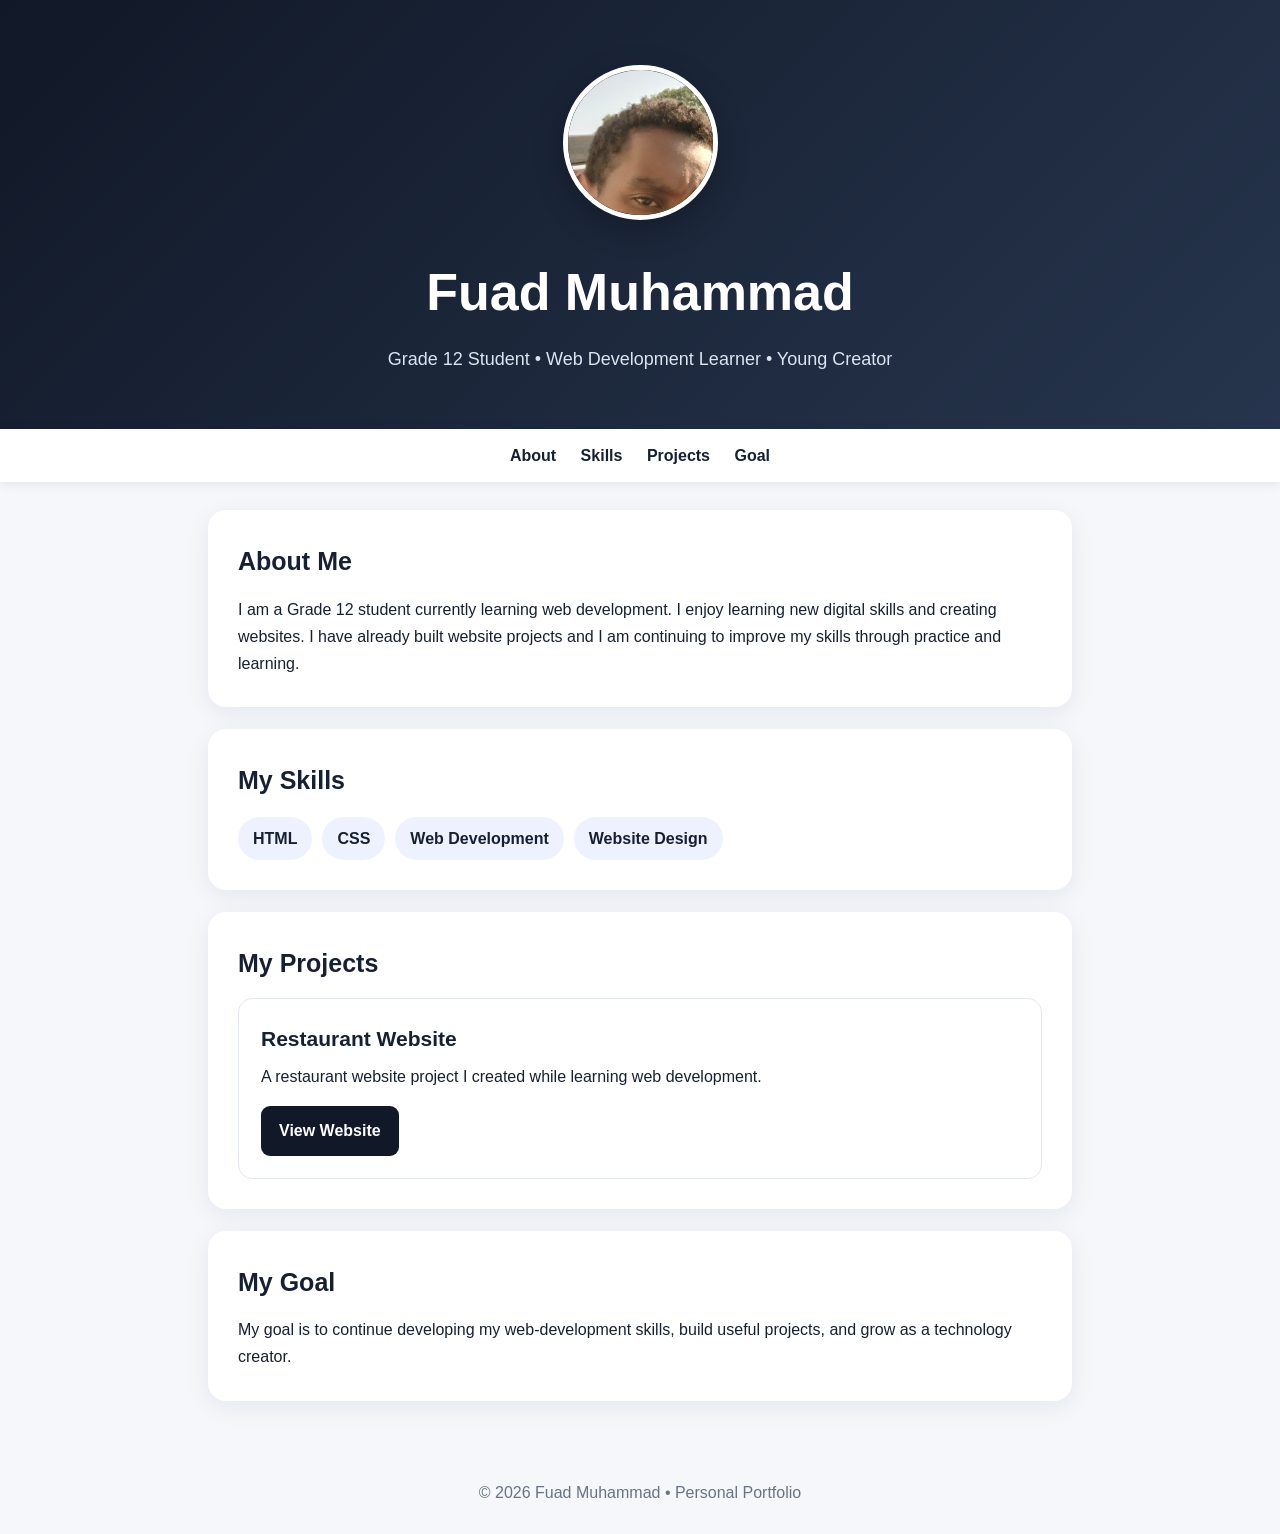
==== index.html @ dc25f76d "Add personal portfolio website" ====
<!DOCTYPE html>
<html lang="en">
<head>
<meta charset="UTF-8">
<meta name="viewport" content="width=device-width, initial-scale=1.0">
<meta name="description" content="Fuad Muhammad — Grade 12 student and web development learner.">
<title>Fuad Muhammad | Portfolio</title>
<style>
*{box-sizing:border-box;margin:0;padding:0}
html{scroll-behavior:smooth}
body{font-family:Arial,Helvetica,sans-serif;background:#f5f7fb;color:#172033;line-height:1.7}
header{background:linear-gradient(135deg,#111827,#26354d);color:white;text-align:center;padding:65px 20px 55px}
.profile{width:155px;height:155px;border-radius:50%;object-fit:cover;border:5px solid white;box-shadow:0 10px 30px rgba(0,0,0,.25);margin-bottom:20px}
h1{font-size:clamp(36px,8vw,52px);margin-bottom:7px}
header p{font-size:18px;color:#dbe4f0}
nav{position:sticky;top:0;z-index:10;background:white;text-align:center;padding:13px;box-shadow:0 2px 12px rgba(0,0,0,.08)}
nav a{color:#172033;text-decoration:none;font-weight:bold;margin:0 10px}
main{max-width:900px;margin:auto;padding:28px 18px}
section{background:white;margin-bottom:22px;padding:30px;border-radius:18px;box-shadow:0 6px 24px rgba(20,30,50,.07)}
h2{font-size:25px;margin-bottom:13px}
.skills{display:flex;flex-wrap:wrap;gap:10px;margin-top:15px}
.skill{background:#eef2ff;border-radius:999px;padding:8px 15px;font-weight:bold}
.project{border:1px solid #e4e8ef;border-radius:14px;padding:22px}
.project h3{font-size:21px;margin-bottom:7px}
.button{display:inline-block;margin-top:16px;padding:11px 18px;background:#111827;color:white;text-decoration:none;border-radius:9px;font-weight:bold}
footer{text-align:center;padding:28px 18px;color:#697386}
@media(max-width:600px){header{padding-top:45px}.profile{width:135px;height:135px}section{padding:23px}nav a{margin:0 6px;font-size:14px}}
</style>
</head>
<body>
<header>
<img src="profile.jpg" alt="Fuad Muhammad" class="profile">
<h1>Fuad Muhammad</h1>
<p>Grade 12 Student • Web Development Learner • Young Creator</p>
</header>

<nav>
<a href="#about">About</a>
<a href="#skills">Skills</a>
<a href="#projects">Projects</a>
<a href="#goal">Goal</a>
</nav>

<main>
<section id="about">
<h2>About Me</h2>
<p>I am a Grade 12 student currently learning web development. I enjoy learning new digital skills and creating websites. I have already built website projects and I am continuing to improve my skills through practice and learning.</p>
</section>

<section id="skills">
<h2>My Skills</h2>
<div class="skills">
<span class="skill">HTML</span>
<span class="skill">CSS</span>
<span class="skill">Web Development</span>
<span class="skill">Website Design</span>
</div>
</section>

<section id="projects">
<h2>My Projects</h2>
<div class="project">
<h3>Restaurant Website</h3>
<p>A restaurant website project I created while learning web development.</p>
<a class="button" href="https://mohammadfuad013-lang.github.io/restaurant-website/" target="_blank" rel="noopener">View Website</a>
</div>
</section>

<section id="goal">
<h2>My Goal</h2>
<p>My goal is to continue developing my web-development skills, build useful projects, and grow as a technology creator.</p>
</section>
</main>

<footer>© 2026 Fuad Muhammad • Personal Portfolio</footer>
</body>
</html>
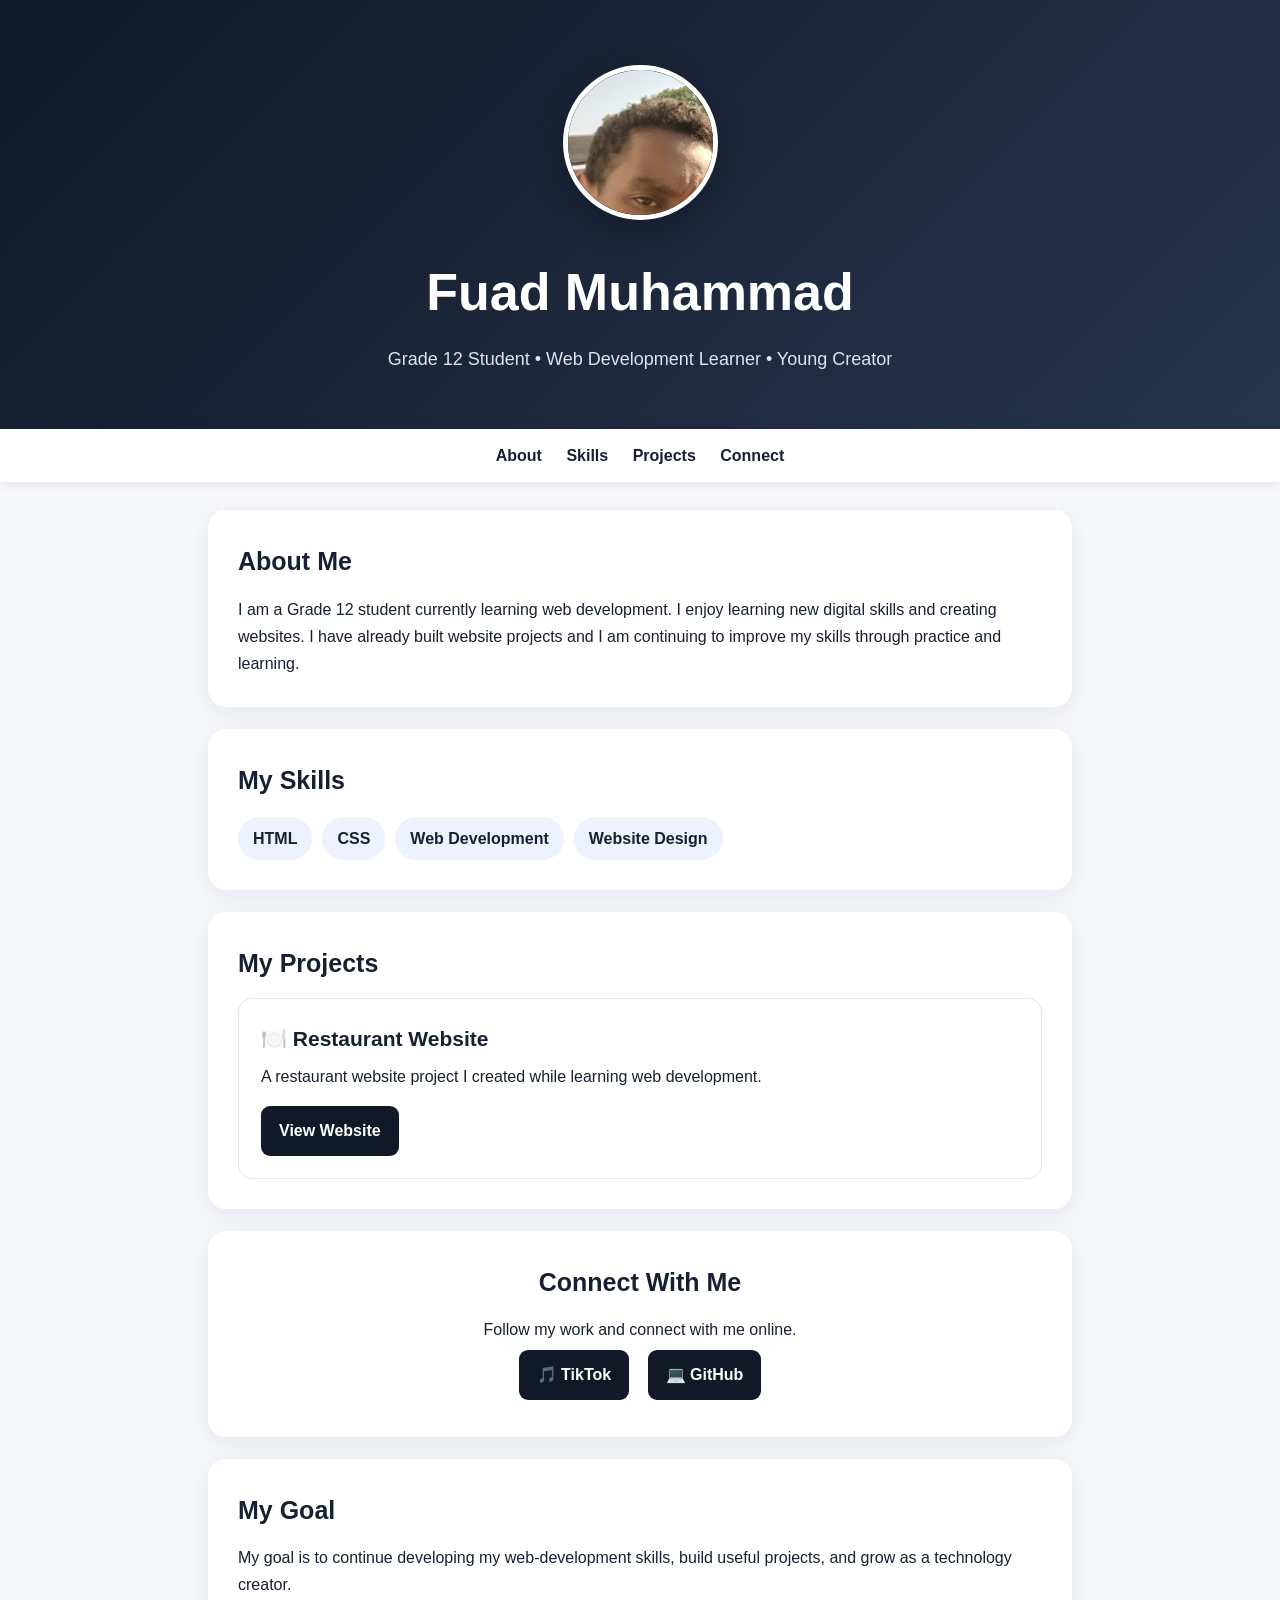
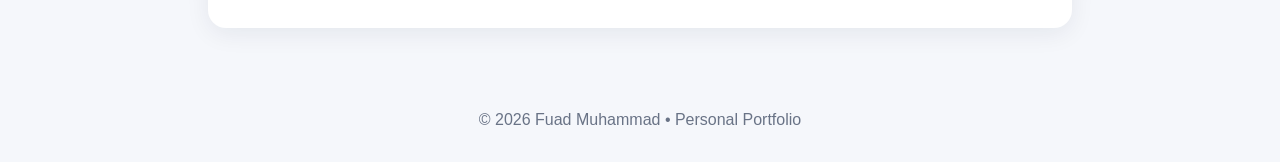
==== commit 16a40024: "Revise portfolio structure and enhance content Updated the portfolio to include a new title and desc" ====
--- a/index.html
+++ b/index.html
@@ -1,77 +1,313 @@
 <!DOCTYPE html>
 <html lang="en">
 <head>
-<meta charset="UTF-8">
-<meta name="viewport" content="width=device-width, initial-scale=1.0">
-<meta name="description" content="Fuad Muhammad — Grade 12 student and web development learner.">
-<title>Fuad Muhammad | Portfolio</title>
-<style>
-*{box-sizing:border-box;margin:0;padding:0}
-html{scroll-behavior:smooth}
-body{font-family:Arial,Helvetica,sans-serif;background:#f5f7fb;color:#172033;line-height:1.7}
-header{background:linear-gradient(135deg,#111827,#26354d);color:white;text-align:center;padding:65px 20px 55px}
-.profile{width:155px;height:155px;border-radius:50%;object-fit:cover;border:5px solid white;box-shadow:0 10px 30px rgba(0,0,0,.25);margin-bottom:20px}
-h1{font-size:clamp(36px,8vw,52px);margin-bottom:7px}
-header p{font-size:18px;color:#dbe4f0}
-nav{position:sticky;top:0;z-index:10;background:white;text-align:center;padding:13px;box-shadow:0 2px 12px rgba(0,0,0,.08)}
-nav a{color:#172033;text-decoration:none;font-weight:bold;margin:0 10px}
-main{max-width:900px;margin:auto;padding:28px 18px}
-section{background:white;margin-bottom:22px;padding:30px;border-radius:18px;box-shadow:0 6px 24px rgba(20,30,50,.07)}
-h2{font-size:25px;margin-bottom:13px}
-.skills{display:flex;flex-wrap:wrap;gap:10px;margin-top:15px}
-.skill{background:#eef2ff;border-radius:999px;padding:8px 15px;font-weight:bold}
-.project{border:1px solid #e4e8ef;border-radius:14px;padding:22px}
-.project h3{font-size:21px;margin-bottom:7px}
-.button{display:inline-block;margin-top:16px;padding:11px 18px;background:#111827;color:white;text-decoration:none;border-radius:9px;font-weight:bold}
-footer{text-align:center;padding:28px 18px;color:#697386}
-@media(max-width:600px){header{padding-top:45px}.profile{width:135px;height:135px}section{padding:23px}nav a{margin:0 6px;font-size:14px}}
-</style>
+  <meta charset="UTF-8">
+  <meta name="viewport" content="width=device-width, initial-scale=1.0">
+
+  <meta name="description"
+    content="Fuad Muhammad — Grade 12 student, web development learner and young creator.">
+
+  <title>Fuad Muhammad | Personal Website</title>
+
+  <style>
+    * {
+      box-sizing: border-box;
+      margin: 0;
+      padding: 0;
+    }
+
+    html {
+      scroll-behavior: smooth;
+    }
+
+    body {
+      font-family: Arial, Helvetica, sans-serif;
+      background: #f5f7fb;
+      color: #172033;
+      line-height: 1.7;
+    }
+
+    header {
+      background: linear-gradient(135deg, #111827, #26354d);
+      color: white;
+      text-align: center;
+      padding: 65px 20px 55px;
+    }
+
+    .profile {
+      width: 155px;
+      height: 155px;
+      border-radius: 50%;
+      object-fit: cover;
+      border: 5px solid white;
+      box-shadow: 0 10px 30px rgba(0,0,0,.25);
+      margin-bottom: 20px;
+    }
+
+    header h1 {
+      font-size: clamp(36px, 8vw, 52px);
+      margin-bottom: 7px;
+    }
+
+    header p {
+      font-size: 18px;
+      color: #dbe4f0;
+    }
+
+    nav {
+      position: sticky;
+      top: 0;
+      z-index: 10;
+      background: white;
+      text-align: center;
+      padding: 13px;
+      box-shadow: 0 2px 12px rgba(0,0,0,.08);
+    }
+
+    nav a {
+      color: #172033;
+      text-decoration: none;
+      font-weight: bold;
+      margin: 0 10px;
+    }
+
+    nav a:hover {
+      text-decoration: underline;
+    }
+
+    main {
+      max-width: 900px;
+      margin: auto;
+      padding: 28px 18px;
+    }
+
+    section {
+      background: white;
+      margin-bottom: 22px;
+      padding: 30px;
+      border-radius: 18px;
+      box-shadow: 0 6px 24px rgba(20,30,50,.07);
+    }
+
+    h2 {
+      font-size: 25px;
+      margin-bottom: 13px;
+    }
+
+    .skills {
+      display: flex;
+      flex-wrap: wrap;
+      gap: 10px;
+      margin-top: 15px;
+    }
+
+    .skill {
+      background: #eef2ff;
+      border-radius: 999px;
+      padding: 8px 15px;
+      font-weight: bold;
+    }
+
+    .project {
+      border: 1px solid #e4e8ef;
+      border-radius: 14px;
+      padding: 22px;
+    }
+
+    .project h3 {
+      font-size: 21px;
+      margin-bottom: 7px;
+    }
+
+    .button {
+      display: inline-block;
+      margin-top: 16px;
+      margin-right: 8px;
+      padding: 11px 18px;
+      background: #111827;
+      color: white;
+      text-decoration: none;
+      border-radius: 9px;
+      font-weight: bold;
+    }
+
+    .button:hover {
+      background: #334155;
+    }
+
+    .social {
+      text-align: center;
+    }
+
+    .social .button {
+      margin: 7px;
+    }
+
+    footer {
+      text-align: center;
+      padding: 28px 18px;
+      color: #697386;
+    }
+
+    @media (max-width: 600px) {
+      header {
+        padding-top: 45px;
+      }
+
+      .profile {
+        width: 135px;
+        height: 135px;
+      }
+
+      section {
+        padding: 23px;
+      }
+
+      nav a {
+        margin: 0 6px;
+        font-size: 14px;
+      }
+    }
+  </style>
 </head>
+
 <body>
-<header>
-<img src="profile.jpg" alt="Fuad Muhammad" class="profile">
-<h1>Fuad Muhammad</h1>
-<p>Grade 12 Student • Web Development Learner • Young Creator</p>
-</header>
-
-<nav>
-<a href="#about">About</a>
-<a href="#skills">Skills</a>
-<a href="#projects">Projects</a>
-<a href="#goal">Goal</a>
-</nav>
-
-<main>
-<section id="about">
-<h2>About Me</h2>
-<p>I am a Grade 12 student currently learning web development. I enjoy learning new digital skills and creating websites. I have already built website projects and I am continuing to improve my skills through practice and learning.</p>
-</section>
-
-<section id="skills">
-<h2>My Skills</h2>
-<div class="skills">
-<span class="skill">HTML</span>
-<span class="skill">CSS</span>
-<span class="skill">Web Development</span>
-<span class="skill">Website Design</span>
-</div>
-</section>
-
-<section id="projects">
-<h2>My Projects</h2>
-<div class="project">
-<h3>Restaurant Website</h3>
-<p>A restaurant website project I created while learning web development.</p>
-<a class="button" href="https://mohammadfuad013-lang.github.io/restaurant-website/" target="_blank" rel="noopener">View Website</a>
-</div>
-</section>
-
-<section id="goal">
-<h2>My Goal</h2>
-<p>My goal is to continue developing my web-development skills, build useful projects, and grow as a technology creator.</p>
-</section>
-</main>
-
-<footer>© 2026 Fuad Muhammad • Personal Portfolio</footer>
+
+  <header>
+
+    <!-- Keep profile.jpg in the same folder as index.html -->
+    <img src="profile.jpg" alt="Fuad Muhammad" class="profile">
+
+    <h1>Fuad Muhammad</h1>
+
+    <p>
+      Grade 12 Student • Web Development Learner • Young Creator
+    </p>
+
+  </header>
+
+
+  <nav>
+    <a href="#about">About</a>
+    <a href="#skills">Skills</a>
+    <a href="#projects">Projects</a>
+    <a href="#connect">Connect</a>
+  </nav>
+
+
+  <main>
+
+    <!-- ABOUT -->
+    <section id="about">
+
+      <h2>About Me</h2>
+
+      <p>
+        I am a Grade 12 student currently learning web development.
+        I enjoy learning new digital skills and creating websites.
+        I have already built website projects and I am continuing
+        to improve my skills through practice and learning.
+      </p>
+
+    </section>
+
+
+    <!-- SKILLS -->
+    <section id="skills">
+
+      <h2>My Skills</h2>
+
+      <div class="skills">
+
+        <span class="skill">HTML</span>
+        <span class="skill">CSS</span>
+        <span class="skill">Web Development</span>
+        <span class="skill">Website Design</span>
+
+      </div>
+
+    </section>
+
+
+    <!-- PROJECTS -->
+    <section id="projects">
+
+      <h2>My Projects</h2>
+
+      <div class="project">
+
+        <h3>🍽️ Restaurant Website</h3>
+
+        <p>
+          A restaurant website project I created while learning
+          web development.
+        </p>
+
+        <a
+          class="button"
+          href="https://mohammadfuad013-lang.github.io/restaurant-website/"
+          target="_blank"
+          rel="noopener">
+          View Website
+        </a>
+
+      </div>
+
+    </section>
+
+
+    <!-- SOCIAL -->
+    <section id="connect" class="social">
+
+      <h2>Connect With Me</h2>
+
+      <p>
+        Follow my work and connect with me online.
+      </p>
+
+
+      <!-- TikTok -->
+      <a
+        class="button"
+        href="https://www.tiktok.com/@fuadmuhammad50"
+        target="_blank"
+        rel="noopener">
+        🎵 TikTok
+      </a>
+
+
+      <!-- GitHub -->
+      <a
+        class="button"
+        href="https://github.com/mohammadfuad01"
+        target="_blank"
+        rel="noopener">
+        💻 GitHub
+      </a>
+
+    </section>
+
+
+    <!-- GOAL -->
+    <section>
+
+      <h2>My Goal</h2>
+
+      <p>
+        My goal is to continue developing my web-development skills,
+        build useful projects, and grow as a technology creator.
+      </p>
+
+    </section>
+
+  </main>
+
+
+  <footer>
+
+    © 2026 Fuad Muhammad • Personal Portfolio
+
+  </footer>
+
 </body>
 </html>
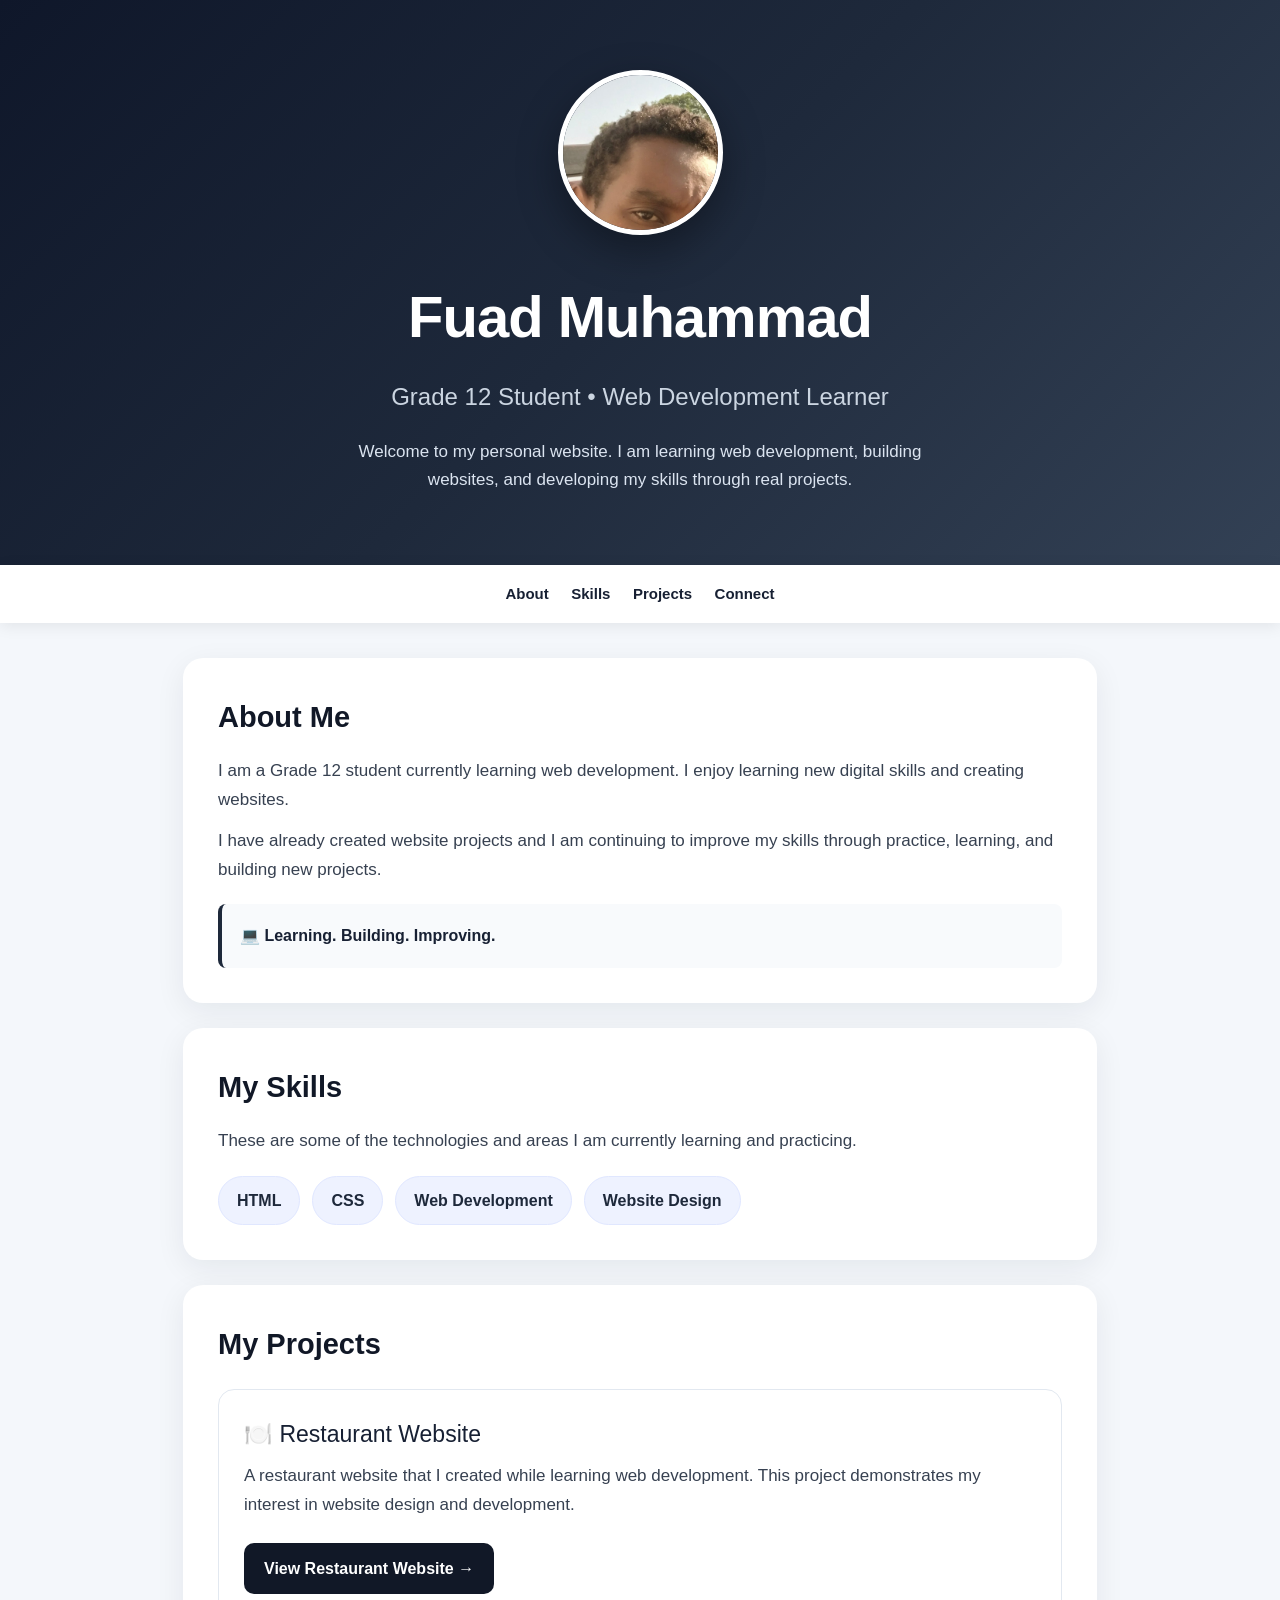
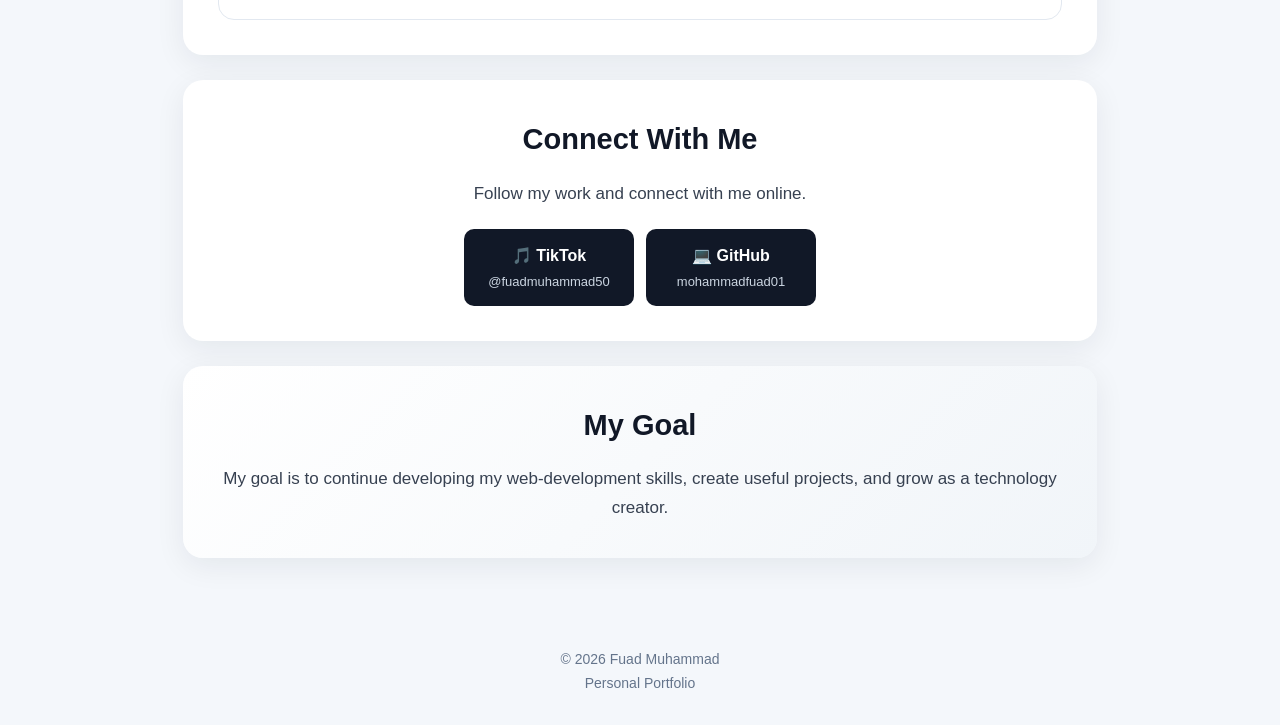
==== commit 4a52df96: "Refactor index.html for improved SEO and layout Updated meta tags for viewport, author, and descript" ====
--- a/index.html
+++ b/index.html
@@ -2,18 +2,31 @@
 <html lang="en">
 <head>
   <meta charset="UTF-8">
-  <meta name="viewport" content="width=device-width, initial-scale=1.0">
+
+  <meta name="viewport"
+        content="width=device-width, initial-scale=1.0">
 
   <meta name="description"
-    content="Fuad Muhammad — Grade 12 student, web development learner and young creator.">
-
-  <title>Fuad Muhammad | Personal Website</title>
+        content="Fuad Muhammad — Grade 12 student and web development learner. Explore my projects, skills and online profiles.">
+
+  <meta name="author"
+        content="Fuad Muhammad">
+
+  <meta name="robots"
+        content="index, follow">
+
+  <title>Fuad Muhammad | Personal Portfolio</title>
 
   <style>
+
+    /* =========================
+       RESET
+    ========================= */
+
     * {
-      box-sizing: border-box;
       margin: 0;
       padding: 0;
+      box-sizing: border-box;
     }
 
     html {
@@ -21,207 +34,561 @@
     }
 
     body {
-      font-family: Arial, Helvetica, sans-serif;
-      background: #f5f7fb;
+      font-family:
+        Arial,
+        Helvetica,
+        sans-serif;
+
+      background: #f4f7fb;
       color: #172033;
+
       line-height: 1.7;
     }
 
-    header {
-      background: linear-gradient(135deg, #111827, #26354d);
+    a {
+      text-decoration: none;
+    }
+
+
+    /* =========================
+       HERO
+    ========================= */
+
+    .hero {
+      min-height: 500px;
+
+      display: flex;
+      align-items: center;
+      justify-content: center;
+
+      text-align: center;
+
+      padding: 70px 20px;
+
       color: white;
-      text-align: center;
-      padding: 65px 20px 55px;
-    }
-
-    .profile {
-      width: 155px;
-      height: 155px;
+
+      background:
+        linear-gradient(
+          135deg,
+          #0f172a,
+          #1e293b,
+          #334155
+        );
+    }
+
+    .hero-content {
+      max-width: 700px;
+    }
+
+    .profile-photo {
+      width: 165px;
+      height: 165px;
+
+      object-fit: cover;
+
       border-radius: 50%;
-      object-fit: cover;
+
       border: 5px solid white;
-      box-shadow: 0 10px 30px rgba(0,0,0,.25);
+
+      box-shadow:
+        0 15px 40px rgba(0,0,0,0.35);
+
+      margin-bottom: 25px;
+    }
+
+    .hero h1 {
+      font-size: clamp(38px, 9vw, 58px);
+
+      margin-bottom: 10px;
+
+      letter-spacing: -1px;
+    }
+
+    .hero h2 {
+      font-size: clamp(18px, 4vw, 24px);
+
+      font-weight: normal;
+
+      color: #cbd5e1;
+
       margin-bottom: 20px;
     }
 
-    header h1 {
-      font-size: clamp(36px, 8vw, 52px);
-      margin-bottom: 7px;
-    }
-
-    header p {
-      font-size: 18px;
+    .hero-description {
+      max-width: 600px;
+
+      margin: auto;
+
       color: #dbe4f0;
-    }
+
+      font-size: 17px;
+    }
+
+
+    /* =========================
+       NAVIGATION
+    ========================= */
 
     nav {
       position: sticky;
+
       top: 0;
-      z-index: 10;
-      background: white;
+
+      z-index: 100;
+
+      background: rgba(255,255,255,0.96);
+
+      backdrop-filter: blur(10px);
+
+      box-shadow:
+        0 3px 15px rgba(0,0,0,0.08);
+
       text-align: center;
-      padding: 13px;
-      box-shadow: 0 2px 12px rgba(0,0,0,.08);
+
+      padding: 15px 10px;
     }
 
     nav a {
       color: #172033;
-      text-decoration: none;
+
       font-weight: bold;
-      margin: 0 10px;
+
+      margin: 0 9px;
+
+      font-size: 15px;
+
+      transition: 0.2s;
     }
 
     nav a:hover {
-      text-decoration: underline;
-    }
+      color: #475569;
+    }
+
+
+    /* =========================
+       MAIN
+    ========================= */
 
     main {
-      max-width: 900px;
+      width: 100%;
+
+      max-width: 950px;
+
       margin: auto;
-      padding: 28px 18px;
-    }
+
+      padding: 35px 18px;
+    }
+
+
+    /* =========================
+       SECTIONS
+    ========================= */
 
     section {
       background: white;
-      margin-bottom: 22px;
-      padding: 30px;
-      border-radius: 18px;
-      box-shadow: 0 6px 24px rgba(20,30,50,.07);
-    }
-
-    h2 {
-      font-size: 25px;
-      margin-bottom: 13px;
-    }
+
+      padding: 35px;
+
+      margin-bottom: 25px;
+
+      border-radius: 20px;
+
+      box-shadow:
+        0 8px 30px rgba(15,23,42,0.07);
+    }
+
+    section h2 {
+      font-size: 29px;
+
+      margin-bottom: 15px;
+
+      color: #111827;
+    }
+
+    section p {
+      font-size: 17px;
+
+      color: #374151;
+    }
+
+
+    /* =========================
+       ABOUT
+    ========================= */
+
+    .about-highlight {
+      margin-top: 20px;
+
+      padding: 18px;
+
+      border-left: 4px solid #1e293b;
+
+      background: #f8fafc;
+
+      border-radius: 8px;
+
+      font-weight: bold;
+    }
+
+
+    /* =========================
+       SKILLS
+    ========================= */
 
     .skills {
       display: flex;
+
       flex-wrap: wrap;
-      gap: 10px;
-      margin-top: 15px;
+
+      gap: 12px;
+
+      margin-top: 20px;
     }
 
     .skill {
+      padding: 10px 18px;
+
+      border-radius: 50px;
+
       background: #eef2ff;
-      border-radius: 999px;
-      padding: 8px 15px;
+
+      color: #1e293b;
+
       font-weight: bold;
-    }
-
-    .project {
-      border: 1px solid #e4e8ef;
-      border-radius: 14px;
-      padding: 22px;
-    }
-
-    .project h3 {
-      font-size: 21px;
-      margin-bottom: 7px;
-    }
+
+      border: 1px solid #e0e7ff;
+    }
+
+
+    /* =========================
+       PROJECT
+    ========================= */
+
+    .project-card {
+      border: 1px solid #e2e8f0;
+
+      border-radius: 16px;
+
+      padding: 25px;
+
+      margin-top: 20px;
+
+      transition: 0.25s;
+
+      background: #ffffff;
+    }
+
+    .project-card:hover {
+      transform: translateY(-3px);
+
+      box-shadow:
+        0 10px 25px rgba(15,23,42,0.08);
+    }
+
+    .project-title {
+      font-size: 23px;
+
+      margin-bottom: 8px;
+    }
+
+    .project-description {
+      margin-bottom: 15px;
+    }
+
+
+    /* =========================
+       BUTTONS
+    ========================= */
 
     .button {
       display: inline-block;
-      margin-top: 16px;
-      margin-right: 8px;
-      padding: 11px 18px;
+
+      padding: 12px 20px;
+
+      border-radius: 10px;
+
       background: #111827;
+
       color: white;
-      text-decoration: none;
-      border-radius: 9px;
+
       font-weight: bold;
+
+      transition: 0.25s;
+
+      margin-top: 8px;
     }
 
     .button:hover {
       background: #334155;
-    }
+
+      transform: translateY(-2px);
+    }
+
+
+    /* =========================
+       SOCIAL
+    ========================= */
 
     .social {
       text-align: center;
     }
 
-    .social .button {
-      margin: 7px;
-    }
+    .social-intro {
+      margin-bottom: 20px;
+    }
+
+    .social-buttons {
+      display: flex;
+
+      justify-content: center;
+
+      flex-wrap: wrap;
+
+      gap: 12px;
+    }
+
+    .social-button {
+      display: inline-block;
+
+      min-width: 170px;
+
+      padding: 13px 20px;
+
+      border-radius: 10px;
+
+      background: #111827;
+
+      color: white;
+
+      font-weight: bold;
+
+      transition: 0.25s;
+    }
+
+    .social-button:hover {
+      background: #334155;
+
+      transform: translateY(-2px);
+    }
+
+    .username {
+      display: block;
+
+      font-size: 13px;
+
+      font-weight: normal;
+
+      color: #cbd5e1;
+
+      margin-top: 2px;
+    }
+
+
+    /* =========================
+       GOAL
+    ========================= */
+
+    .goal {
+      text-align: center;
+
+      background:
+        linear-gradient(
+          135deg,
+          #ffffff,
+          #f1f5f9
+        );
+    }
+
+
+    /* =========================
+       FOOTER
+    ========================= */
 
     footer {
       text-align: center;
-      padding: 28px 18px;
-      color: #697386;
-    }
+
+      padding: 30px 20px;
+
+      color: #64748b;
+
+      font-size: 14px;
+    }
+
+
+    /* =========================
+       MOBILE
+    ========================= */
 
     @media (max-width: 600px) {
-      header {
-        padding-top: 45px;
-      }
-
-      .profile {
-        width: 135px;
-        height: 135px;
+
+      .hero {
+        min-height: 470px;
+
+        padding: 50px 18px;
+      }
+
+      .profile-photo {
+        width: 140px;
+        height: 140px;
+      }
+
+      nav {
+        padding: 13px 5px;
+      }
+
+      nav a {
+        margin: 0 5px;
+
+        font-size: 13px;
+      }
+
+      main {
+        padding: 22px 15px;
       }
 
       section {
-        padding: 23px;
-      }
-
-      nav a {
-        margin: 0 6px;
-        font-size: 14px;
-      }
-    }
+        padding: 25px 22px;
+
+        border-radius: 18px;
+      }
+
+      section h2 {
+        font-size: 26px;
+      }
+
+      section p {
+        font-size: 16px;
+      }
+
+      .social-buttons {
+        flex-direction: column;
+
+        align-items: stretch;
+      }
+
+      .social-button {
+        width: 100%;
+      }
+
+      .button {
+        width: 100%;
+
+        text-align: center;
+      }
+
+    }
+
   </style>
 </head>
 
+
 <body>
 
-  <header>
-
-    <!-- Keep profile.jpg in the same folder as index.html -->
-    <img src="profile.jpg" alt="Fuad Muhammad" class="profile">
-
-    <h1>Fuad Muhammad</h1>
-
-    <p>
-      Grade 12 Student • Web Development Learner • Young Creator
-    </p>
+
+  <!-- =========================
+       HERO
+  ========================= -->
+
+  <header class="hero">
+
+    <div class="hero-content">
+
+      <!-- IMPORTANT:
+           profile.jpg must be beside index.html -->
+
+      <img
+        src="profile.jpg"
+        alt="Fuad Muhammad"
+        class="profile-photo"
+      >
+
+      <h1>Fuad Muhammad</h1>
+
+      <h2>
+        Grade 12 Student • Web Development Learner
+      </h2>
+
+      <p class="hero-description">
+        Welcome to my personal website. I am learning
+        web development, building websites, and developing
+        my skills through real projects.
+      </p>
+
+    </div>
 
   </header>
 
 
+  <!-- =========================
+       NAVIGATION
+  ========================= -->
+
   <nav>
+
     <a href="#about">About</a>
+
     <a href="#skills">Skills</a>
+
     <a href="#projects">Projects</a>
+
     <a href="#connect">Connect</a>
+
   </nav>
 
 
   <main>
 
-    <!-- ABOUT -->
+
+    <!-- =========================
+         ABOUT
+    ========================= -->
+
     <section id="about">
 
       <h2>About Me</h2>
 
       <p>
-        I am a Grade 12 student currently learning web development.
-        I enjoy learning new digital skills and creating websites.
-        I have already built website projects and I am continuing
-        to improve my skills through practice and learning.
+        I am a Grade 12 student currently learning
+        web development. I enjoy learning new digital
+        skills and creating websites.
       </p>
 
+      <p style="margin-top: 12px;">
+        I have already created website projects and
+        I am continuing to improve my skills through
+        practice, learning, and building new projects.
+      </p>
+
+      <div class="about-highlight">
+
+        💻 Learning. Building. Improving.
+
+      </div>
+
     </section>
 
 
-    <!-- SKILLS -->
+    <!-- =========================
+         SKILLS
+    ========================= -->
+
     <section id="skills">
 
       <h2>My Skills</h2>
 
+      <p>
+        These are some of the technologies and areas
+        I am currently learning and practicing.
+      </p>
+
       <div class="skills">
 
         <span class="skill">HTML</span>
+
         <span class="skill">CSS</span>
+
         <span class="skill">Web Development</span>
+
         <span class="skill">Website Design</span>
 
       </div>
@@ -229,26 +596,35 @@
     </section>
 
 
-    <!-- PROJECTS -->
+    <!-- =========================
+         PROJECTS
+    ========================= -->
+
     <section id="projects">
 
       <h2>My Projects</h2>
 
-      <div class="project">
-
-        <h3>🍽️ Restaurant Website</h3>
-
-        <p>
-          A restaurant website project I created while learning
-          web development.
+      <div class="project-card">
+
+        <div class="project-title">
+          🍽️ Restaurant Website
+        </div>
+
+        <p class="project-description">
+          A restaurant website that I created while
+          learning web development. This project
+          demonstrates my interest in website design
+          and development.
         </p>
 
         <a
           class="button"
           href="https://mohammadfuad013-lang.github.io/restaurant-website/"
           target="_blank"
-          rel="noopener">
-          View Website
+          rel="noopener noreferrer">
+
+          View Restaurant Website →
+
         </a>
 
       </div>
@@ -256,58 +632,94 @@
     </section>
 
 
-    <!-- SOCIAL -->
+    <!-- =========================
+         CONNECT
+    ========================= -->
+
     <section id="connect" class="social">
 
       <h2>Connect With Me</h2>
 
-      <p>
+      <p class="social-intro">
         Follow my work and connect with me online.
       </p>
 
 
-      <!-- TikTok -->
-      <a
-        class="button"
-        href="https://www.tiktok.com/@fuadmuhammad50"
-        target="_blank"
-        rel="noopener">
-        🎵 TikTok
-      </a>
-
-
-      <!-- GitHub -->
-      <a
-        class="button"
-        href="https://github.com/mohammadfuad01"
-        target="_blank"
-        rel="noopener">
-        💻 GitHub
-      </a>
+      <div class="social-buttons">
+
+
+        <!-- TIKTOK -->
+
+        <a
+          class="social-button"
+          href="https://www.tiktok.com/@fuadmuhammad50"
+          target="_blank"
+          rel="noopener noreferrer">
+
+          🎵 TikTok
+
+          <span class="username">
+            @fuadmuhammad50
+          </span>
+
+        </a>
+
+
+        <!-- GITHUB -->
+
+        <a
+          class="social-button"
+          href="https://github.com/mohammadfuad01"
+          target="_blank"
+          rel="noopener noreferrer">
+
+          💻 GitHub
+
+          <span class="username">
+            mohammadfuad01
+          </span>
+
+        </a>
+
+      </div>
 
     </section>
 
 
-    <!-- GOAL -->
-    <section>
+    <!-- =========================
+         GOAL
+    ========================= -->
+
+    <section class="goal">
 
       <h2>My Goal</h2>
 
       <p>
-        My goal is to continue developing my web-development skills,
-        build useful projects, and grow as a technology creator.
+        My goal is to continue developing my
+        web-development skills, create useful
+        projects, and grow as a technology creator.
       </p>
 
     </section>
 
+
   </main>
 
 
+  <!-- =========================
+       FOOTER
+  ========================= -->
+
   <footer>
 
-    © 2026 Fuad Muhammad • Personal Portfolio
+    © 2026 Fuad Muhammad
+
+    <br>
+
+    Personal Portfolio
 
   </footer>
+
 
 </body>
 </html>
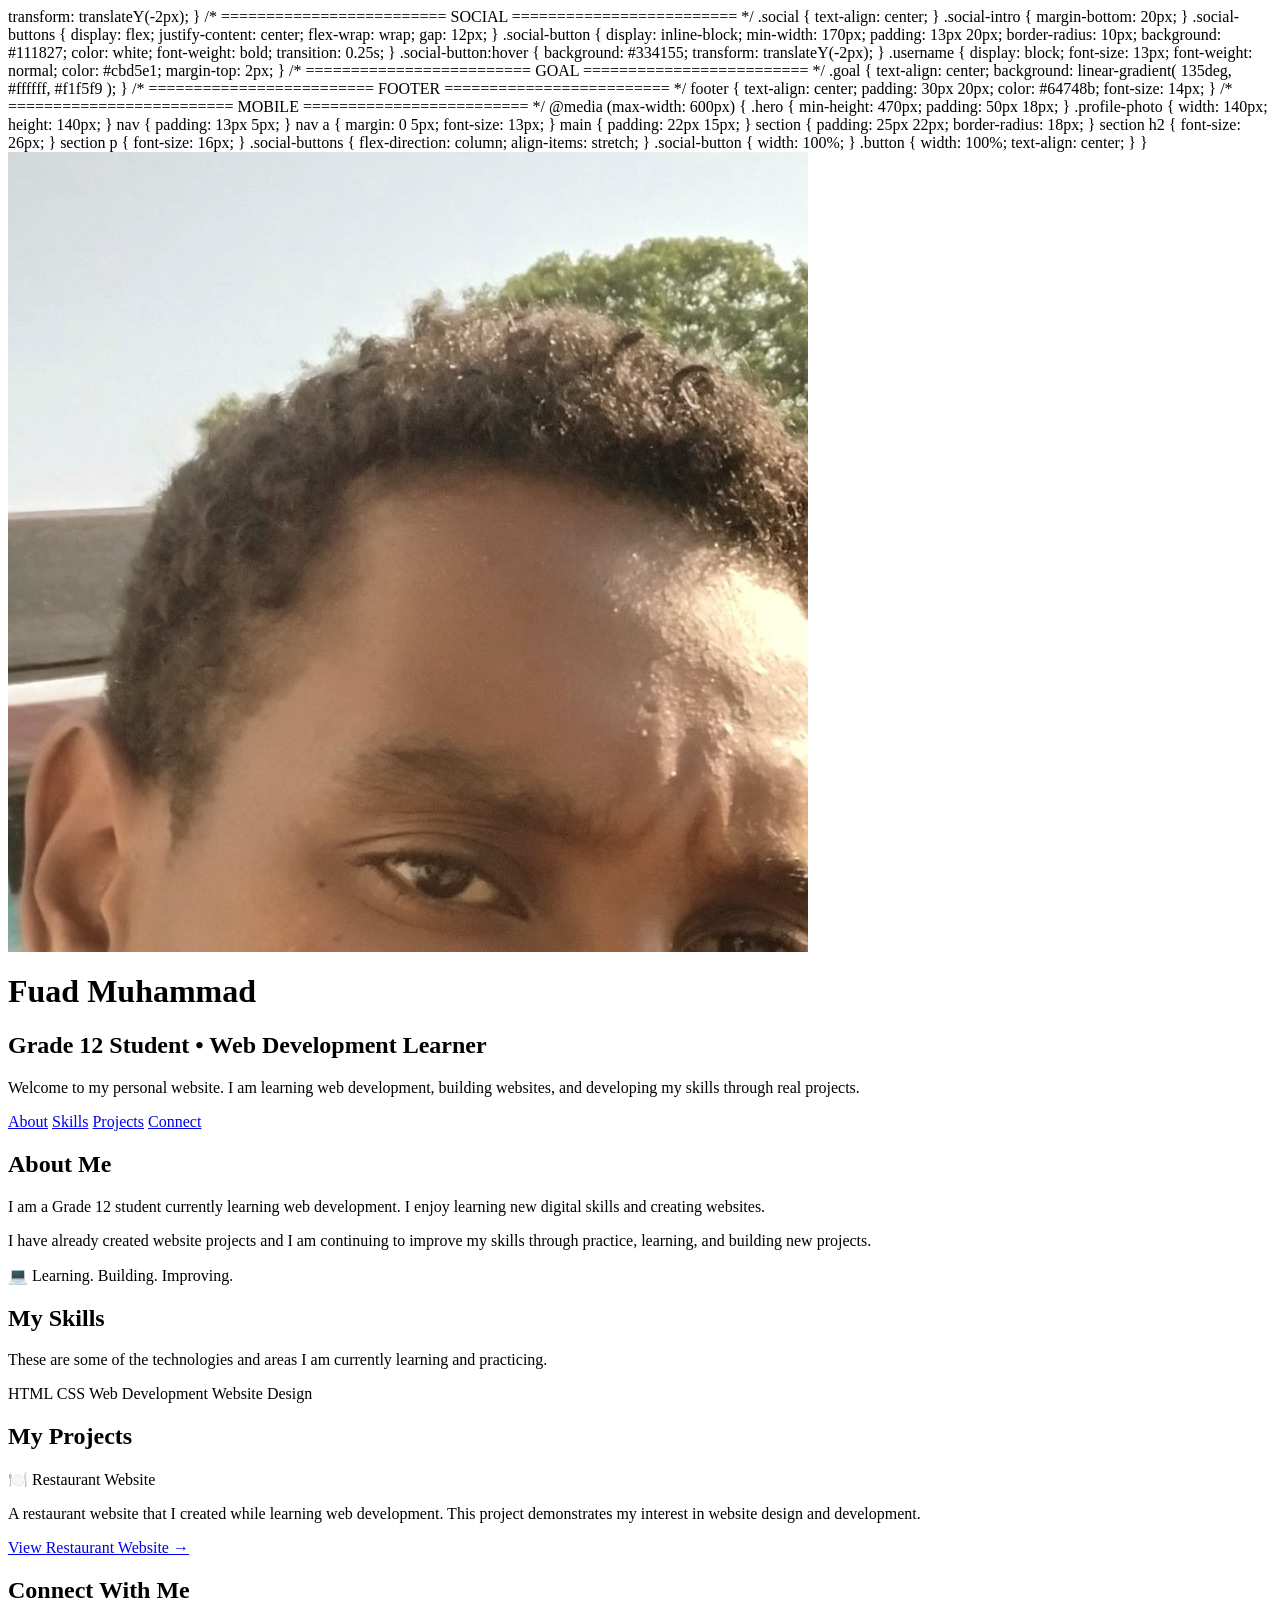
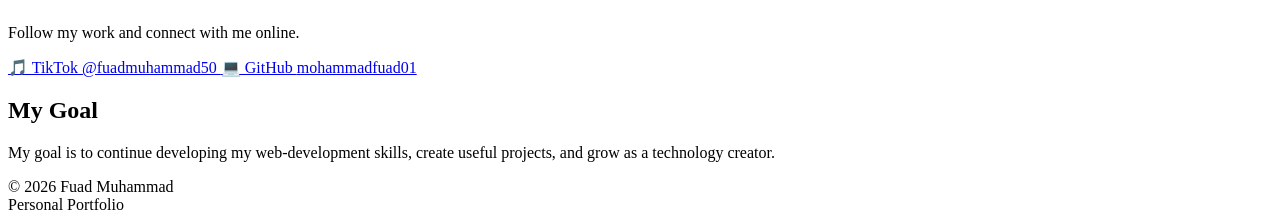
==== commit 5dc75343: "Update portfolio homepage Fixed button hover effect to include transform property." ====
--- a/index.html
+++ b/index.html
@@ -1,326 +1,7 @@
-<!DOCTYPE html>
-<html lang="en">
-<head>
-  <meta charset="UTF-8">
-
-  <meta name="viewport"
-        content="width=device-width, initial-scale=1.0">
-
-  <meta name="description"
-        content="Fuad Muhammad — Grade 12 student and web development learner. Explore my projects, skills and online profiles.">
-
-  <meta name="author"
-        content="Fuad Muhammad">
-
-  <meta name="robots"
-        content="index, follow">
-
-  <title>Fuad Muhammad | Personal Portfolio</title>
-
-  <style>
-
-    /* =========================
-       RESET
-    ========================= */
-
-    * {
-      margin: 0;
-      padding: 0;
-      box-sizing: border-box;
-    }
-
-    html {
-      scroll-behavior: smooth;
-    }
-
-    body {
-      font-family:
-        Arial,
-        Helvetica,
-        sans-serif;
-
-      background: #f4f7fb;
-      color: #172033;
-
-      line-height: 1.7;
-    }
-
-    a {
-      text-decoration: none;
-    }
-
-
-    /* =========================
-       HERO
-    ========================= */
-
-    .hero {
-      min-height: 500px;
-
-      display: flex;
-      align-items: center;
-      justify-content: center;
-
-      text-align: center;
-
-      padding: 70px 20px;
-
-      color: white;
-
-      background:
-        linear-gradient(
-          135deg,
-          #0f172a,
-          #1e293b,
-          #334155
-        );
-    }
-
-    .hero-content {
-      max-width: 700px;
-    }
-
-    .profile-photo {
-      width: 165px;
-      height: 165px;
-
-      object-fit: cover;
-
-      border-radius: 50%;
-
-      border: 5px solid white;
-
-      box-shadow:
-        0 15px 40px rgba(0,0,0,0.35);
-
-      margin-bottom: 25px;
-    }
-
-    .hero h1 {
-      font-size: clamp(38px, 9vw, 58px);
-
-      margin-bottom: 10px;
-
-      letter-spacing: -1px;
-    }
-
-    .hero h2 {
-      font-size: clamp(18px, 4vw, 24px);
-
-      font-weight: normal;
-
-      color: #cbd5e1;
-
-      margin-bottom: 20px;
-    }
-
-    .hero-description {
-      max-width: 600px;
-
-      margin: auto;
-
-      color: #dbe4f0;
-
-      font-size: 17px;
-    }
-
-
-    /* =========================
-       NAVIGATION
-    ========================= */
-
-    nav {
-      position: sticky;
-
-      top: 0;
-
-      z-index: 100;
-
-      background: rgba(255,255,255,0.96);
-
-      backdrop-filter: blur(10px);
-
-      box-shadow:
-        0 3px 15px rgba(0,0,0,0.08);
-
-      text-align: center;
-
-      padding: 15px 10px;
-    }
-
-    nav a {
-      color: #172033;
-
-      font-weight: bold;
-
-      margin: 0 9px;
-
-      font-size: 15px;
-
-      transition: 0.2s;
-    }
-
-    nav a:hover {
-      color: #475569;
-    }
-
-
-    /* =========================
-       MAIN
-    ========================= */
-
-    main {
-      width: 100%;
-
-      max-width: 950px;
-
-      margin: auto;
-
-      padding: 35px 18px;
-    }
-
-
-    /* =========================
-       SECTIONS
-    ========================= */
-
-    section {
-      background: white;
-
-      padding: 35px;
-
-      margin-bottom: 25px;
-
-      border-radius: 20px;
-
-      box-shadow:
-        0 8px 30px rgba(15,23,42,0.07);
-    }
-
-    section h2 {
-      font-size: 29px;
-
-      margin-bottom: 15px;
-
-      color: #111827;
-    }
-
-    section p {
-      font-size: 17px;
-
-      color: #374151;
-    }
-
-
-    /* =========================
-       ABOUT
-    ========================= */
-
-    .about-highlight {
-      margin-top: 20px;
-
-      padding: 18px;
-
-      border-left: 4px solid #1e293b;
-
-      background: #f8fafc;
-
-      border-radius: 8px;
-
-      font-weight: bold;
-    }
-
-
-    /* =========================
-       SKILLS
-    ========================= */
-
-    .skills {
-      display: flex;
-
-      flex-wrap: wrap;
-
-      gap: 12px;
-
-      margin-top: 20px;
-    }
-
-    .skill {
-      padding: 10px 18px;
-
-      border-radius: 50px;
-
-      background: #eef2ff;
-
-      color: #1e293b;
-
-      font-weight: bold;
-
-      border: 1px solid #e0e7ff;
-    }
-
-
-    /* =========================
-       PROJECT
-    ========================= */
-
-    .project-card {
-      border: 1px solid #e2e8f0;
-
-      border-radius: 16px;
-
-      padding: 25px;
-
-      margin-top: 20px;
-
-      transition: 0.25s;
-
-      background: #ffffff;
-    }
-
-    .project-card:hover {
-      transform: translateY(-3px);
-
-      box-shadow:
-        0 10px 25px rgba(15,23,42,0.08);
-    }
-
-    .project-title {
-      font-size: 23px;
-
-      margin-bottom: 8px;
-    }
-
-    .project-description {
-      margin-bottom: 15px;
-    }
-
-
-    /* =========================
-       BUTTONS
-    ========================= */
-
-    .button {
-      display: inline-block;
-
-      padding: 12px 20px;
-
-      border-radius: 10px;
-
-      background: #111827;
-
-      color: white;
-
-      font-weight: bold;
-
-      transition: 0.25s;
-
-      margin-top: 8px;
-    }
-
-    .button:hover {
-      background: #334155;
-
+
+
+
+    
       transform: translateY(-2px);
     }
 
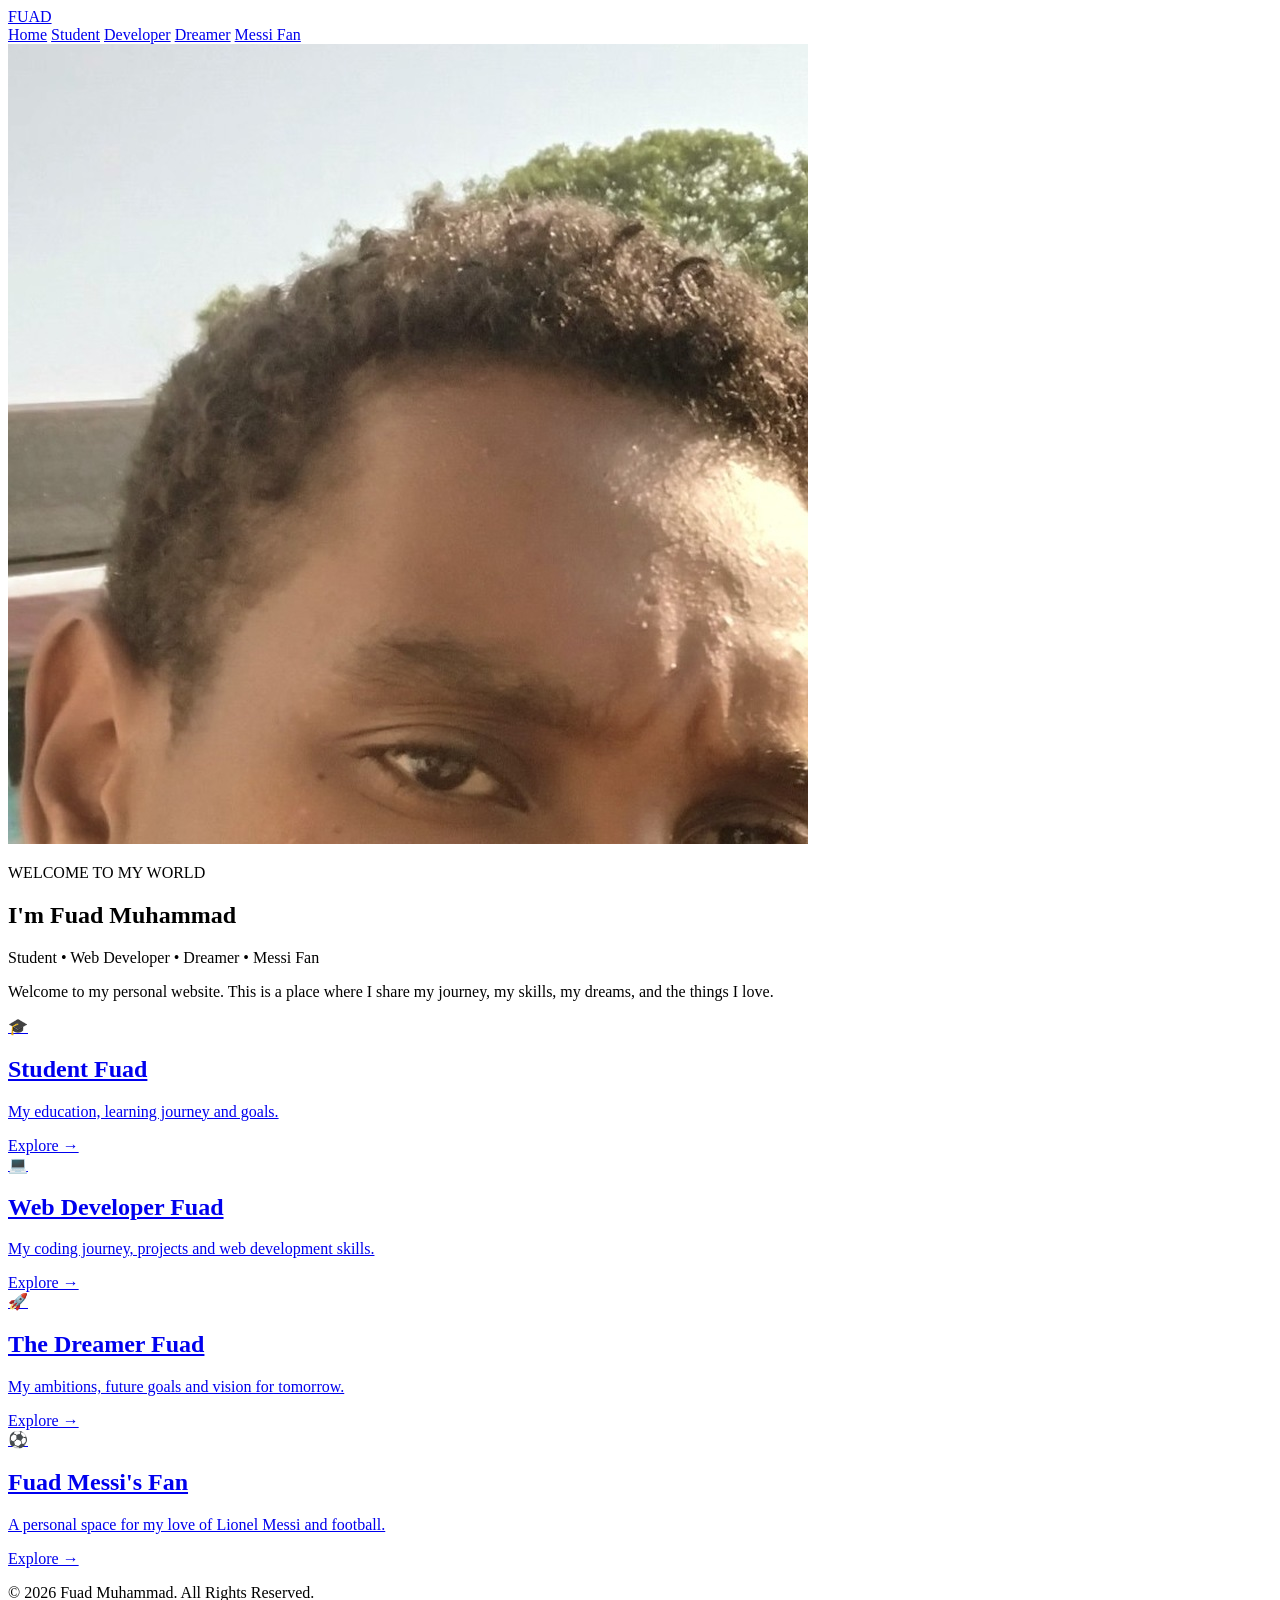
==== commit f186ad5c: "Refactor index.html structure and content" ====
--- a/index.html
+++ b/index.html
@@ -1,406 +1,89 @@
-
-
-
-    
-      transform: translateY(-2px);
-    }
-
-
-    /* =========================
-       SOCIAL
-    ========================= */
-
-    .social {
-      text-align: center;
-    }
-
-    .social-intro {
-      margin-bottom: 20px;
-    }
-
-    .social-buttons {
-      display: flex;
-
-      justify-content: center;
-
-      flex-wrap: wrap;
-
-      gap: 12px;
-    }
-
-    .social-button {
-      display: inline-block;
-
-      min-width: 170px;
-
-      padding: 13px 20px;
-
-      border-radius: 10px;
-
-      background: #111827;
-
-      color: white;
-
-      font-weight: bold;
-
-      transition: 0.25s;
-    }
-
-    .social-button:hover {
-      background: #334155;
-
-      transform: translateY(-2px);
-    }
-
-    .username {
-      display: block;
-
-      font-size: 13px;
-
-      font-weight: normal;
-
-      color: #cbd5e1;
-
-      margin-top: 2px;
-    }
-
-
-    /* =========================
-       GOAL
-    ========================= */
-
-    .goal {
-      text-align: center;
-
-      background:
-        linear-gradient(
-          135deg,
-          #ffffff,
-          #f1f5f9
-        );
-    }
-
-
-    /* =========================
-       FOOTER
-    ========================= */
-
-    footer {
-      text-align: center;
-
-      padding: 30px 20px;
-
-      color: #64748b;
-
-      font-size: 14px;
-    }
-
-
-    /* =========================
-       MOBILE
-    ========================= */
-
-    @media (max-width: 600px) {
-
-      .hero {
-        min-height: 470px;
-
-        padding: 50px 18px;
-      }
-
-      .profile-photo {
-        width: 140px;
-        height: 140px;
-      }
-
-      nav {
-        padding: 13px 5px;
-      }
-
-      nav a {
-        margin: 0 5px;
-
-        font-size: 13px;
-      }
-
-      main {
-        padding: 22px 15px;
-      }
-
-      section {
-        padding: 25px 22px;
-
-        border-radius: 18px;
-      }
-
-      section h2 {
-        font-size: 26px;
-      }
-
-      section p {
-        font-size: 16px;
-      }
-
-      .social-buttons {
-        flex-direction: column;
-
-        align-items: stretch;
-      }
-
-      .social-button {
-        width: 100%;
-      }
-
-      .button {
-        width: 100%;
-
-        text-align: center;
-      }
-
-    }
-
-  </style>
+<!DOCTYPE html>
+<html lang="en">
+<head>
+  <meta charset="UTF-8">
+  <meta name="viewport" content="width=device-width, initial-scale=1.0">
+  <title>Fuad Muhammad | Personal Website</title>
+  <link rel="stylesheet" href="style.css">
 </head>
-
 
 <body>
 
+<header>
+  <nav>
+    <a href="index.html" class="logo">FUAD</a>
 
-  <!-- =========================
-       HERO
-  ========================= -->
+    <div class="nav-links">
+      <a href="index.html">Home</a>
+      <a href="student.html">Student</a>
+      <a href="developer.html">Developer</a>
+      <a href="dreamer.html">Dreamer</a>
+      <a href="messi.html">Messi Fan</a>
+    </div>
+  </nav>
+</header>
 
-  <header class="hero">
+<main>
 
-    <div class="hero-content">
+<section class="hero">
 
-      <!-- IMPORTANT:
-           profile.jpg must be beside index.html -->
+  <div class="profile-container">
+    <img src="profile.jpg" alt="Fuad Muhammad" class="profile-photo">
+  </div>
 
-      <img
-        src="profile.jpg"
-        alt="Fuad Muhammad"
-        class="profile-photo"
-      >
+  <p class="small-title">WELCOME TO MY WORLD</p>
 
-      <h1>Fuad Muhammad</h1>
+  <h1>I'm <span>Fuad Muhammad</span></h1>
 
-      <h2>
-        Grade 12 Student • Web Development Learner
-      </h2>
+  <p class="hero-text">
+    Student • Web Developer • Dreamer • Messi Fan
+  </p>
 
-      <p class="hero-description">
-        Welcome to my personal website. I am learning
-        web development, building websites, and developing
-        my skills through real projects.
-      </p>
+  <p class="description">
+    Welcome to my personal website. This is a place where I share
+    my journey, my skills, my dreams, and the things I love.
+  </p>
 
-    </div>
-
-  </header>
+</section>
 
 
-  <!-- =========================
-       NAVIGATION
-  ========================= -->
+<section class="cards">
 
-  <nav>
+  <a href="student.html" class="card">
+    <div class="icon">🎓</div>
+    <h2>Student Fuad</h2>
+    <p>My education, learning journey and goals.</p>
+    <span>Explore →</span>
+  </a>
 
-    <a href="#about">About</a>
+  <a href="developer.html" class="card">
+    <div class="icon">💻</div>
+    <h2>Web Developer Fuad</h2>
+    <p>My coding journey, projects and web development skills.</p>
+    <span>Explore →</span>
+  </a>
 
-    <a href="#skills">Skills</a>
+  <a href="dreamer.html" class="card">
+    <div class="icon">🚀</div>
+    <h2>The Dreamer Fuad</h2>
+    <p>My ambitions, future goals and vision for tomorrow.</p>
+    <span>Explore →</span>
+  </a>
 
-    <a href="#projects">Projects</a>
+  <a href="messi.html" class="card">
+    <div class="icon">⚽</div>
+    <h2>Fuad Messi's Fan</h2>
+    <p>A personal space for my love of Lionel Messi and football.</p>
+    <span>Explore →</span>
+  </a>
 
-    <a href="#connect">Connect</a>
+</section>
 
-  </nav>
+</main>
 
-
-  <main>
-
-
-    <!-- =========================
-         ABOUT
-    ========================= -->
-
-    <section id="about">
-
-      <h2>About Me</h2>
-
-      <p>
-        I am a Grade 12 student currently learning
-        web development. I enjoy learning new digital
-        skills and creating websites.
-      </p>
-
-      <p style="margin-top: 12px;">
-        I have already created website projects and
-        I am continuing to improve my skills through
-        practice, learning, and building new projects.
-      </p>
-
-      <div class="about-highlight">
-
-        💻 Learning. Building. Improving.
-
-      </div>
-
-    </section>
-
-
-    <!-- =========================
-         SKILLS
-    ========================= -->
-
-    <section id="skills">
-
-      <h2>My Skills</h2>
-
-      <p>
-        These are some of the technologies and areas
-        I am currently learning and practicing.
-      </p>
-
-      <div class="skills">
-
-        <span class="skill">HTML</span>
-
-        <span class="skill">CSS</span>
-
-        <span class="skill">Web Development</span>
-
-        <span class="skill">Website Design</span>
-
-      </div>
-
-    </section>
-
-
-    <!-- =========================
-         PROJECTS
-    ========================= -->
-
-    <section id="projects">
-
-      <h2>My Projects</h2>
-
-      <div class="project-card">
-
-        <div class="project-title">
-          🍽️ Restaurant Website
-        </div>
-
-        <p class="project-description">
-          A restaurant website that I created while
-          learning web development. This project
-          demonstrates my interest in website design
-          and development.
-        </p>
-
-        <a
-          class="button"
-          href="https://mohammadfuad013-lang.github.io/restaurant-website/"
-          target="_blank"
-          rel="noopener noreferrer">
-
-          View Restaurant Website →
-
-        </a>
-
-      </div>
-
-    </section>
-
-
-    <!-- =========================
-         CONNECT
-    ========================= -->
-
-    <section id="connect" class="social">
-
-      <h2>Connect With Me</h2>
-
-      <p class="social-intro">
-        Follow my work and connect with me online.
-      </p>
-
-
-      <div class="social-buttons">
-
-
-        <!-- TIKTOK -->
-
-        <a
-          class="social-button"
-          href="https://www.tiktok.com/@fuadmuhammad50"
-          target="_blank"
-          rel="noopener noreferrer">
-
-          🎵 TikTok
-
-          <span class="username">
-            @fuadmuhammad50
-          </span>
-
-        </a>
-
-
-        <!-- GITHUB -->
-
-        <a
-          class="social-button"
-          href="https://github.com/mohammadfuad01"
-          target="_blank"
-          rel="noopener noreferrer">
-
-          💻 GitHub
-
-          <span class="username">
-            mohammadfuad01
-          </span>
-
-        </a>
-
-      </div>
-
-    </section>
-
-
-    <!-- =========================
-         GOAL
-    ========================= -->
-
-    <section class="goal">
-
-      <h2>My Goal</h2>
-
-      <p>
-        My goal is to continue developing my
-        web-development skills, create useful
-        projects, and grow as a technology creator.
-      </p>
-
-    </section>
-
-
-  </main>
-
-
-  <!-- =========================
-       FOOTER
-  ========================= -->
-
-  <footer>
-
-    © 2026 Fuad Muhammad
-
-    <br>
-
-    Personal Portfolio
-
-  </footer>
-
+<footer>
+  <p>© 2026 Fuad Muhammad. All Rights Reserved.</p>
+</footer>
 
 </body>
 </html>
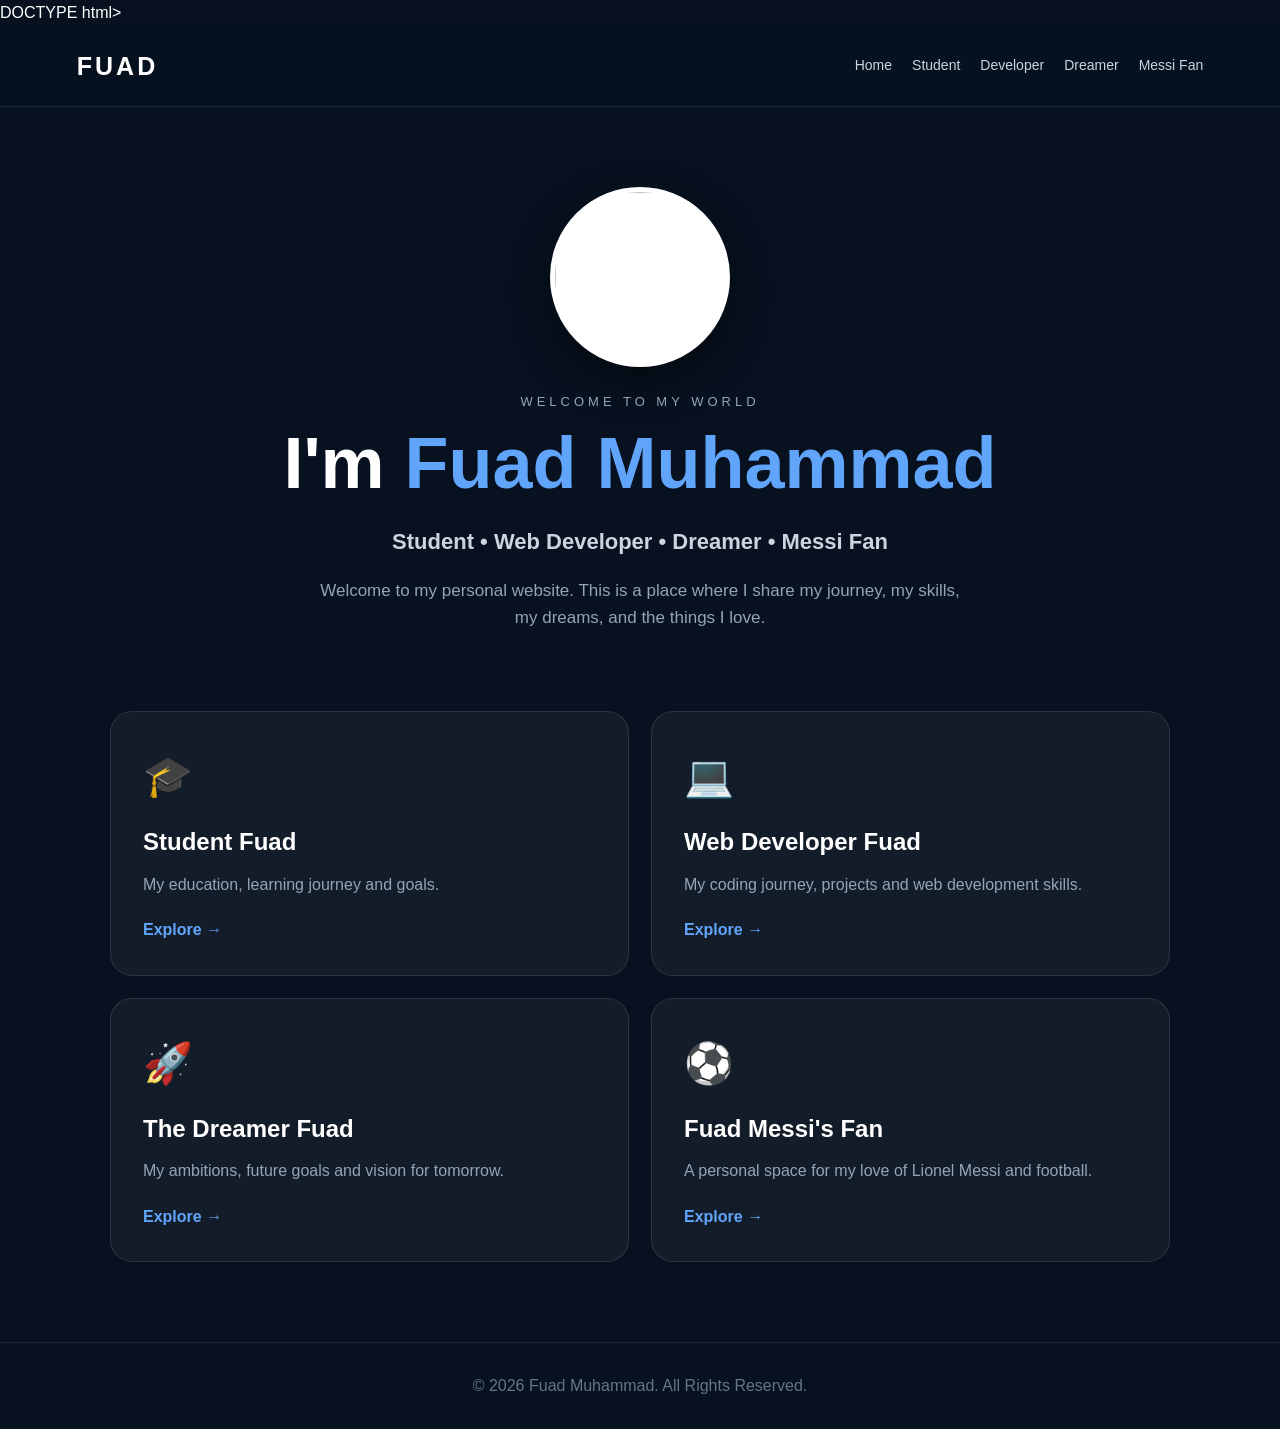
==== commit 5d4540d6: "Fix DOCTYPE declaration in index.html" ====
--- a/index.html
+++ b/index.html
@@ -1,4 +1,4 @@
-<!DOCTYPE html>
+DOCTYPE html>
 <html lang="en">
 <head>
   <meta charset="UTF-8">
--- a/style.css
+++ b/style.css
@@ -0,0 +1,388 @@
+* {
+  margin: 0;
+  padding: 0;
+  box-sizing: border-box;
+}
+
+html {
+  scroll-behavior: smooth;
+}
+
+body {
+  font-family: Arial, Helvetica, sans-serif;
+  background: #07111f;
+  color: white;
+  min-height: 100vh;
+  line-height: 1.6;
+}
+
+/* NAVIGATION */
+
+header {
+  width: 100%;
+  padding: 20px 6%;
+  background: rgba(7, 17, 31, 0.95);
+  border-bottom: 1px solid rgba(255,255,255,0.08);
+}
+
+nav {
+  max-width: 1200px;
+  margin: auto;
+  display: flex;
+  justify-content: space-between;
+  align-items: center;
+  gap: 20px;
+}
+
+.logo {
+  color: white;
+  text-decoration: none;
+  font-size: 25px;
+  font-weight: 900;
+  letter-spacing: 3px;
+}
+
+.nav-links {
+  display: flex;
+  gap: 20px;
+  flex-wrap: wrap;
+  justify-content: center;
+}
+
+.nav-links a {
+  color: #cbd5e1;
+  text-decoration: none;
+  font-size: 14px;
+  transition: 0.3s;
+}
+
+.nav-links a:hover {
+  color: #ffffff;
+}
+
+
+/* HOME HERO */
+
+.hero {
+  max-width: 900px;
+  margin: auto;
+  text-align: center;
+  padding: 80px 20px 50px;
+}
+
+.profile-container {
+  display: flex;
+  justify-content: center;
+  margin-bottom: 25px;
+}
+
+.profile-photo {
+  width: 180px;
+  height: 180px;
+
+  /* Shows the entire photo instead of cutting your face */
+  object-fit: contain;
+
+  border-radius: 50%;
+
+  background: white;
+
+  border: 5px solid white;
+
+  box-shadow:
+    0 15px 40px rgba(0,0,0,0.45);
+
+  display: block;
+}
+
+.small-title {
+  font-size: 13px;
+  letter-spacing: 4px;
+  color: #94a3b8;
+  margin-bottom: 12px;
+}
+
+.hero h1 {
+  font-size: clamp(40px, 8vw, 72px);
+  line-height: 1.1;
+  margin-bottom: 20px;
+}
+
+.hero h1 span,
+.page-section h1 span {
+  color: #60a5fa;
+}
+
+.hero-text {
+  font-size: 22px;
+  font-weight: bold;
+  color: #cbd5e1;
+  margin-bottom: 18px;
+}
+
+.description {
+  max-width: 650px;
+  margin: auto;
+  color: #94a3b8;
+  font-size: 17px;
+}
+
+
+/* HOME CARDS */
+
+.cards {
+  max-width: 1100px;
+  margin: 30px auto 80px;
+  padding: 0 20px;
+
+  display: grid;
+  grid-template-columns: repeat(2, 1fr);
+  gap: 22px;
+}
+
+.card {
+  text-decoration: none;
+  color: white;
+
+  background: rgba(255,255,255,0.05);
+
+  border: 1px solid rgba(255,255,255,0.1);
+
+  border-radius: 22px;
+
+  padding: 32px;
+
+  transition: 0.3s;
+}
+
+.card:hover {
+  transform: translateY(-7px);
+  background: rgba(255,255,255,0.09);
+  border-color: rgba(96,165,250,0.5);
+}
+
+.icon {
+  font-size: 40px;
+  margin-bottom: 15px;
+}
+
+.card h2 {
+  margin-bottom: 10px;
+}
+
+.card p {
+  color: #94a3b8;
+  margin-bottom: 20px;
+}
+
+.card span {
+  color: #60a5fa;
+  font-weight: bold;
+}
+
+
+/* INNER PAGES */
+
+.page-section {
+  max-width: 900px;
+  margin: auto;
+  padding: 80px 20px;
+  text-align: center;
+}
+
+.page-icon {
+  font-size: 65px;
+  margin-bottom: 15px;
+}
+
+.page-section h1 {
+  font-size: clamp(38px, 7vw, 62px);
+  line-height: 1.1;
+  margin-bottom: 15px;
+}
+
+.lead {
+  color: #94a3b8;
+  font-size: 20px;
+  margin-bottom: 45px;
+}
+
+.content-box {
+  text-align: left;
+
+  background: rgba(255,255,255,0.05);
+
+  border: 1px solid rgba(255,255,255,0.1);
+
+  border-radius: 20px;
+
+  padding: 30px;
+
+  margin-bottom: 22px;
+}
+
+.content-box h2 {
+  margin-bottom: 12px;
+  font-size: 25px;
+}
+
+.content-box p {
+  color: #b8c4d3;
+}
+
+
+/* TAGS */
+
+.tags {
+  display: flex;
+  flex-wrap: wrap;
+  gap: 10px;
+}
+
+.tags span {
+  background: rgba(96,165,250,0.12);
+  border: 1px solid rgba(96,165,250,0.25);
+  padding: 9px 14px;
+  border-radius: 50px;
+  color: #dbeafe;
+}
+
+
+/* SKILLS */
+
+.skills-grid {
+  display: grid;
+  grid-template-columns: repeat(2, 1fr);
+  gap: 15px;
+}
+
+.skill {
+  padding: 20px;
+  border-radius: 15px;
+  background: rgba(255,255,255,0.04);
+}
+
+.skill strong {
+  font-size: 18px;
+  color: #60a5fa;
+}
+
+.skill p {
+  margin-top: 5px;
+  font-size: 14px;
+}
+
+
+/* BUTTONS */
+
+.project-button,
+.back-button {
+  display: inline-block;
+  margin-top: 20px;
+  padding: 12px 22px;
+
+  border-radius: 50px;
+
+  text-decoration: none;
+  font-weight: bold;
+
+  transition: 0.3s;
+}
+
+.project-button {
+  background: #60a5fa;
+  color: #07111f;
+}
+
+.project-button:hover {
+  transform: translateY(-3px);
+}
+
+.back-button {
+  color: white;
+  border: 1px solid rgba(255,255,255,0.2);
+}
+
+.back-button:hover {
+  background: rgba(255,255,255,0.08);
+}
+
+
+/* QUOTE */
+
+.quote-box {
+  padding: 35px 20px;
+  margin: 30px 0;
+
+  border-left: 4px solid #60a5fa;
+
+  background: rgba(255,255,255,0.04);
+
+  border-radius: 12px;
+}
+
+.quote-box p {
+  font-size: 22px;
+  font-style: italic;
+  color: #dbeafe;
+}
+
+.quote-box span {
+  display: block;
+  margin-top: 10px;
+  color: #94a3b8;
+}
+
+
+/* FOOTER */
+
+footer {
+  text-align: center;
+  padding: 30px 20px;
+  color: #64748b;
+  border-top: 1px solid rgba(255,255,255,0.08);
+}
+
+
+/* MOBILE */
+
+@media (max-width: 700px) {
+
+  header {
+    padding: 18px 15px;
+  }
+
+  nav {
+    flex-direction: column;
+  }
+
+  .nav-links {
+    gap: 12px;
+  }
+
+  .nav-links a {
+    font-size: 12px;
+  }
+
+  .hero {
+    padding-top: 55px;
+  }
+
+  .profile-photo {
+    width: 160px;
+    height: 160px;
+  }
+
+  .cards {
+    grid-template-columns: 1fr;
+  }
+
+  .skills-grid {
+    grid-template-columns: 1fr;
+  }
+
+  .content-box {
+    padding: 23px;
+  }
+
+}
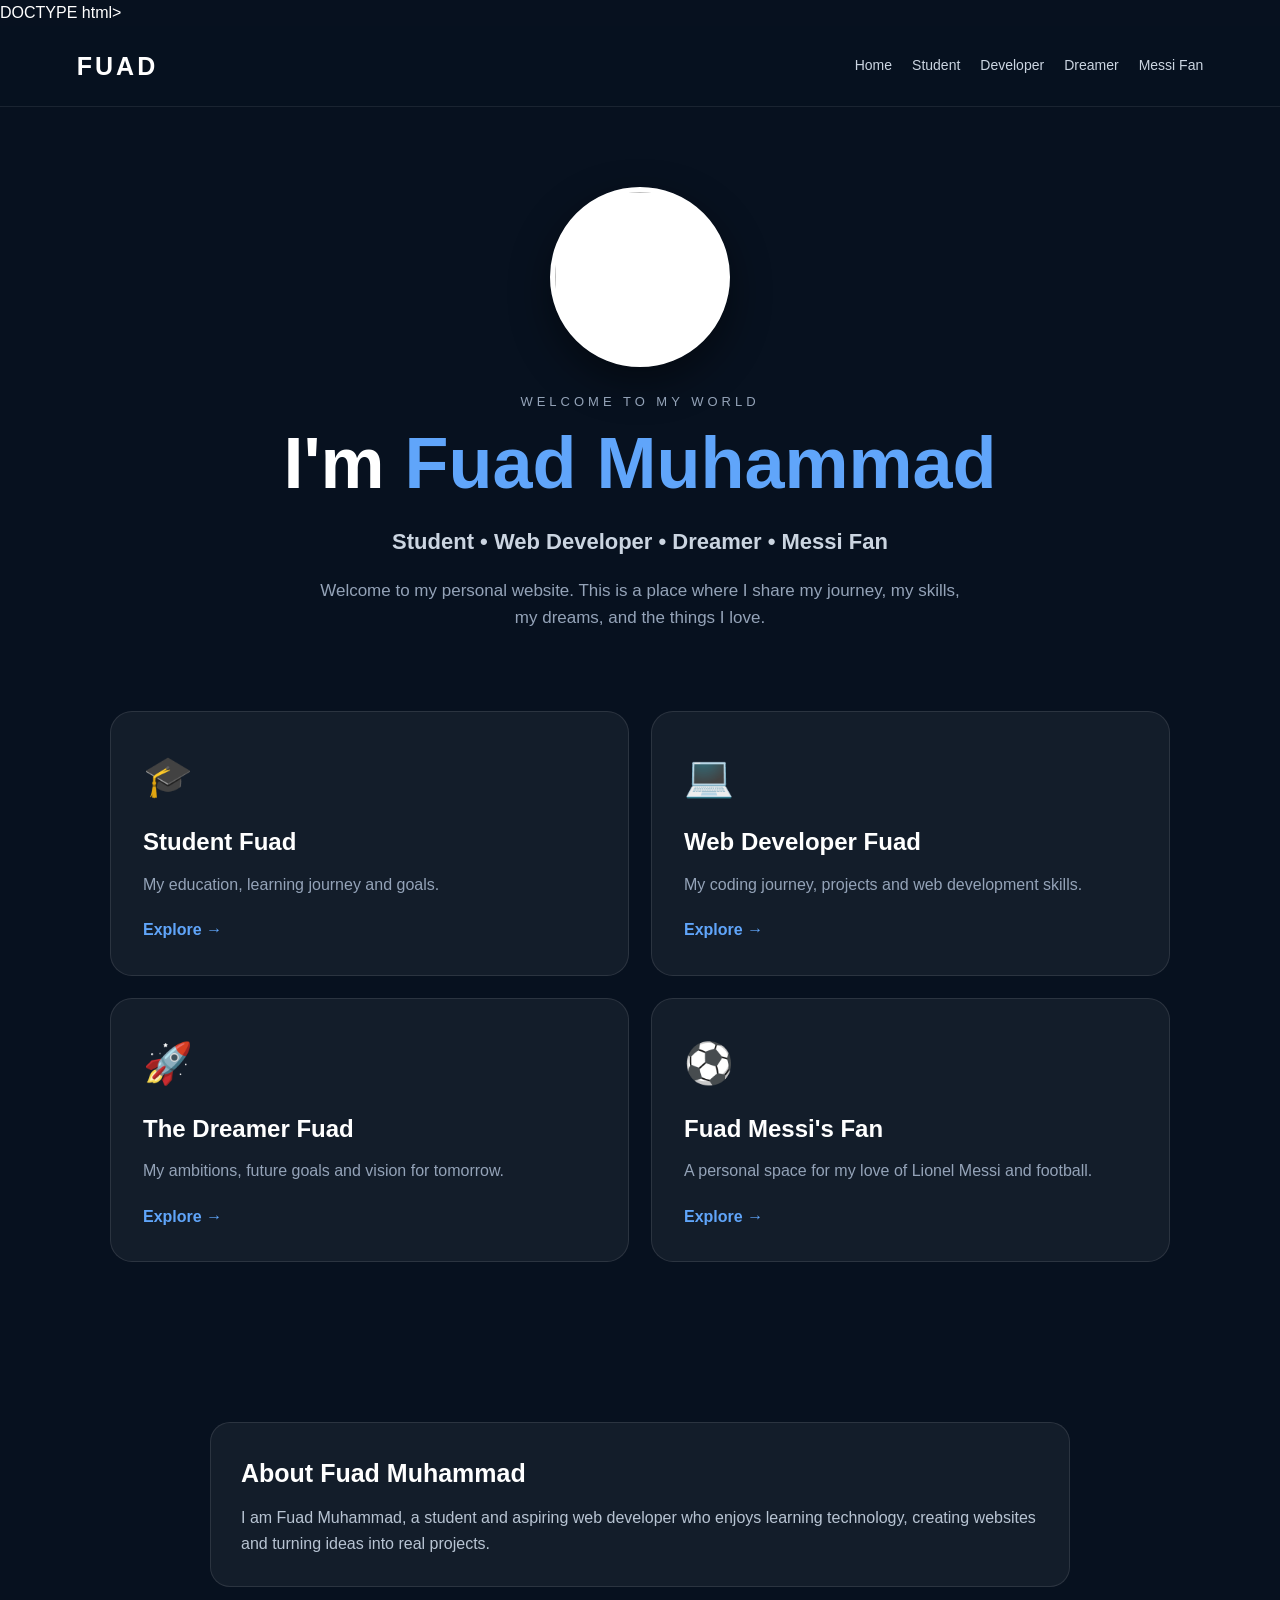
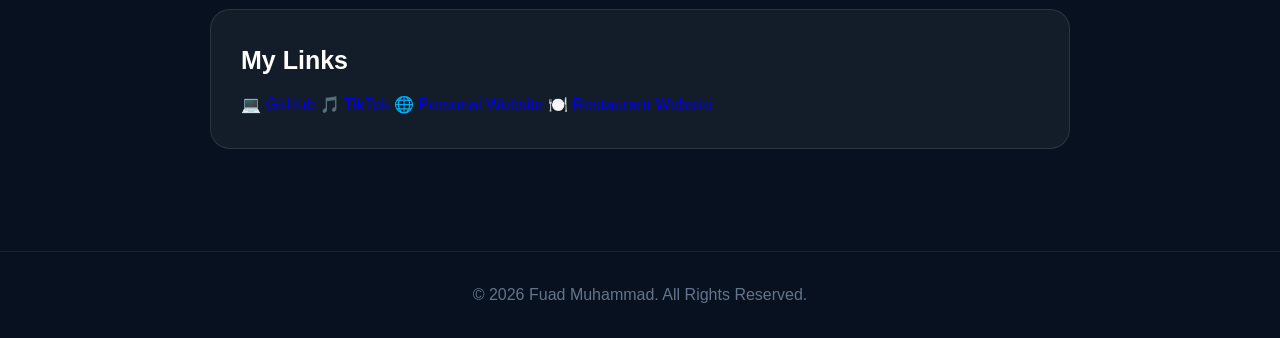
==== commit 955d035f: "Add About section with personal and social links Added an 'About' section with personal information " ====
--- a/index.html
+++ b/index.html
@@ -78,6 +78,76 @@
   </a>
 
 </section>
+  <!-- ABOUT -->
+
+  <section class="page-section">
+
+    <div class="content-box">
+
+      <h2>About Fuad Muhammad</h2>
+
+      <p>
+        I am Fuad Muhammad, a student and aspiring web developer
+        who enjoys learning technology, creating websites and
+        turning ideas into real projects.
+      </p>
+
+    </div>
+
+
+    <!-- SOCIAL & PROJECT LINKS -->
+
+    <div class="content-box">
+
+      <h2>My Links</h2>
+
+      <div class="social-links">
+
+        <a
+          href="https://github.com/mohammadfuad01"
+          target="_blank"
+          rel="noopener noreferrer"
+          class="social-button"
+        >
+          💻 GitHub
+        </a>
+
+
+        <a
+          href="https://www.tiktok.com/@fuadmuhammad50"
+          target="_blank"
+          rel="noopener noreferrer"
+          class="social-button"
+        >
+          🎵 TikTok
+        </a>
+
+
+        <a
+          href="https://mohammadfuad013-lang.github.io/Personal-website-/"
+          target="_blank"
+          rel="noopener noreferrer"
+          class="social-button"
+        >
+          🌐 Personal Website
+        </a>
+
+
+        <a
+          href="https://mohammadfuad013-lang.github.io/restaurant-website/"
+          target="_blank"
+          rel="noopener noreferrer"
+          class="social-button"
+        >
+          🍽️ Restaurant Website
+        </a>
+
+      </div>
+
+    </div>
+
+  </section>
+
 
 </main>
 
--- a/style.css
+++ b/style.css
@@ -384,5 +384,28 @@
   .content-box {
     padding: 23px;
   }
-
-}
+.social-links {
+  display: flex;
+  flex-wrap: wrap;
+  gap: 12px;
+  margin-top: 20px;
+}
+
+.social-button {
+  display: inline-block;
+  padding: 12px 18px;
+  border-radius: 50px;
+  background: rgba(96, 165, 250, 0.12);
+  border: 1px solid rgba(96, 165, 250, 0.3);
+  color: #dbeafe;
+  text-decoration: none;
+  font-weight: bold;
+  transition: 0.3s;
+}
+
+.social-button:hover {
+  transform: translateY(-3px);
+  background: rgba(96, 165, 250, 0.2);
+}
+
+
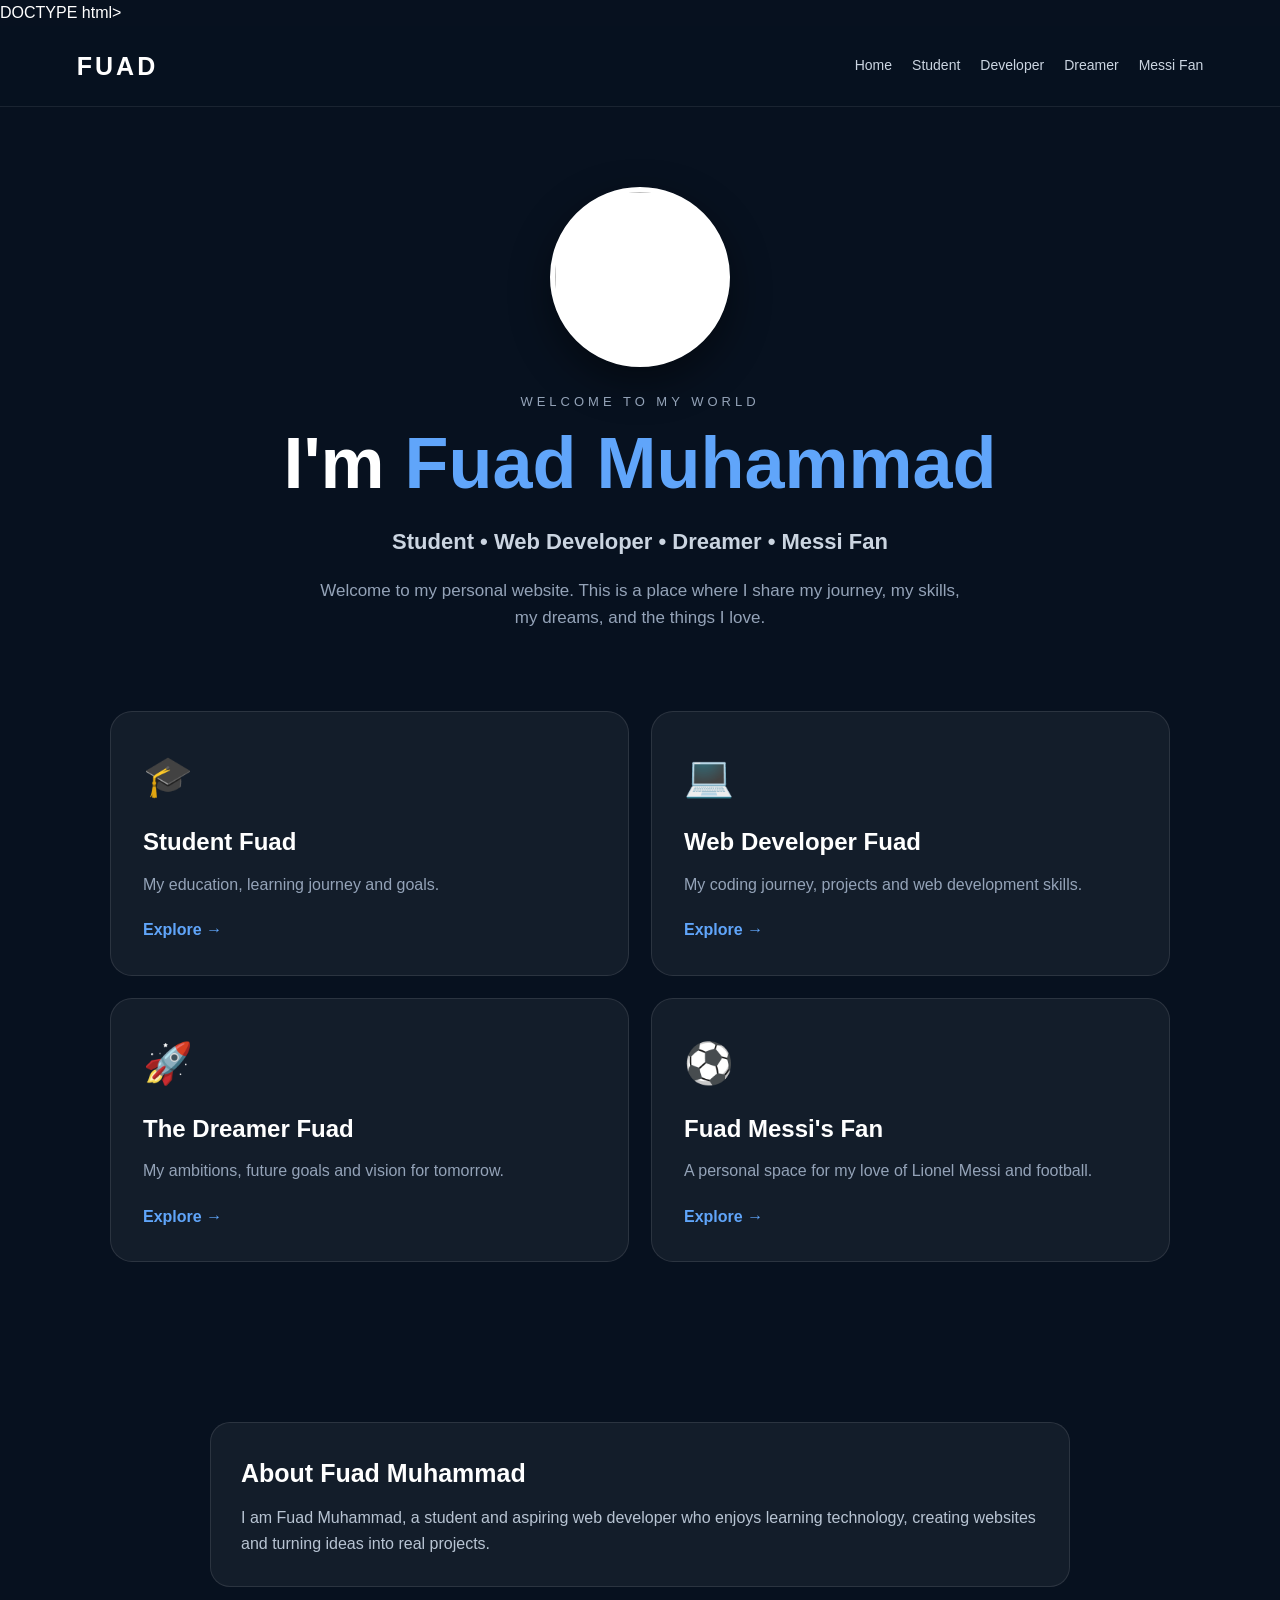
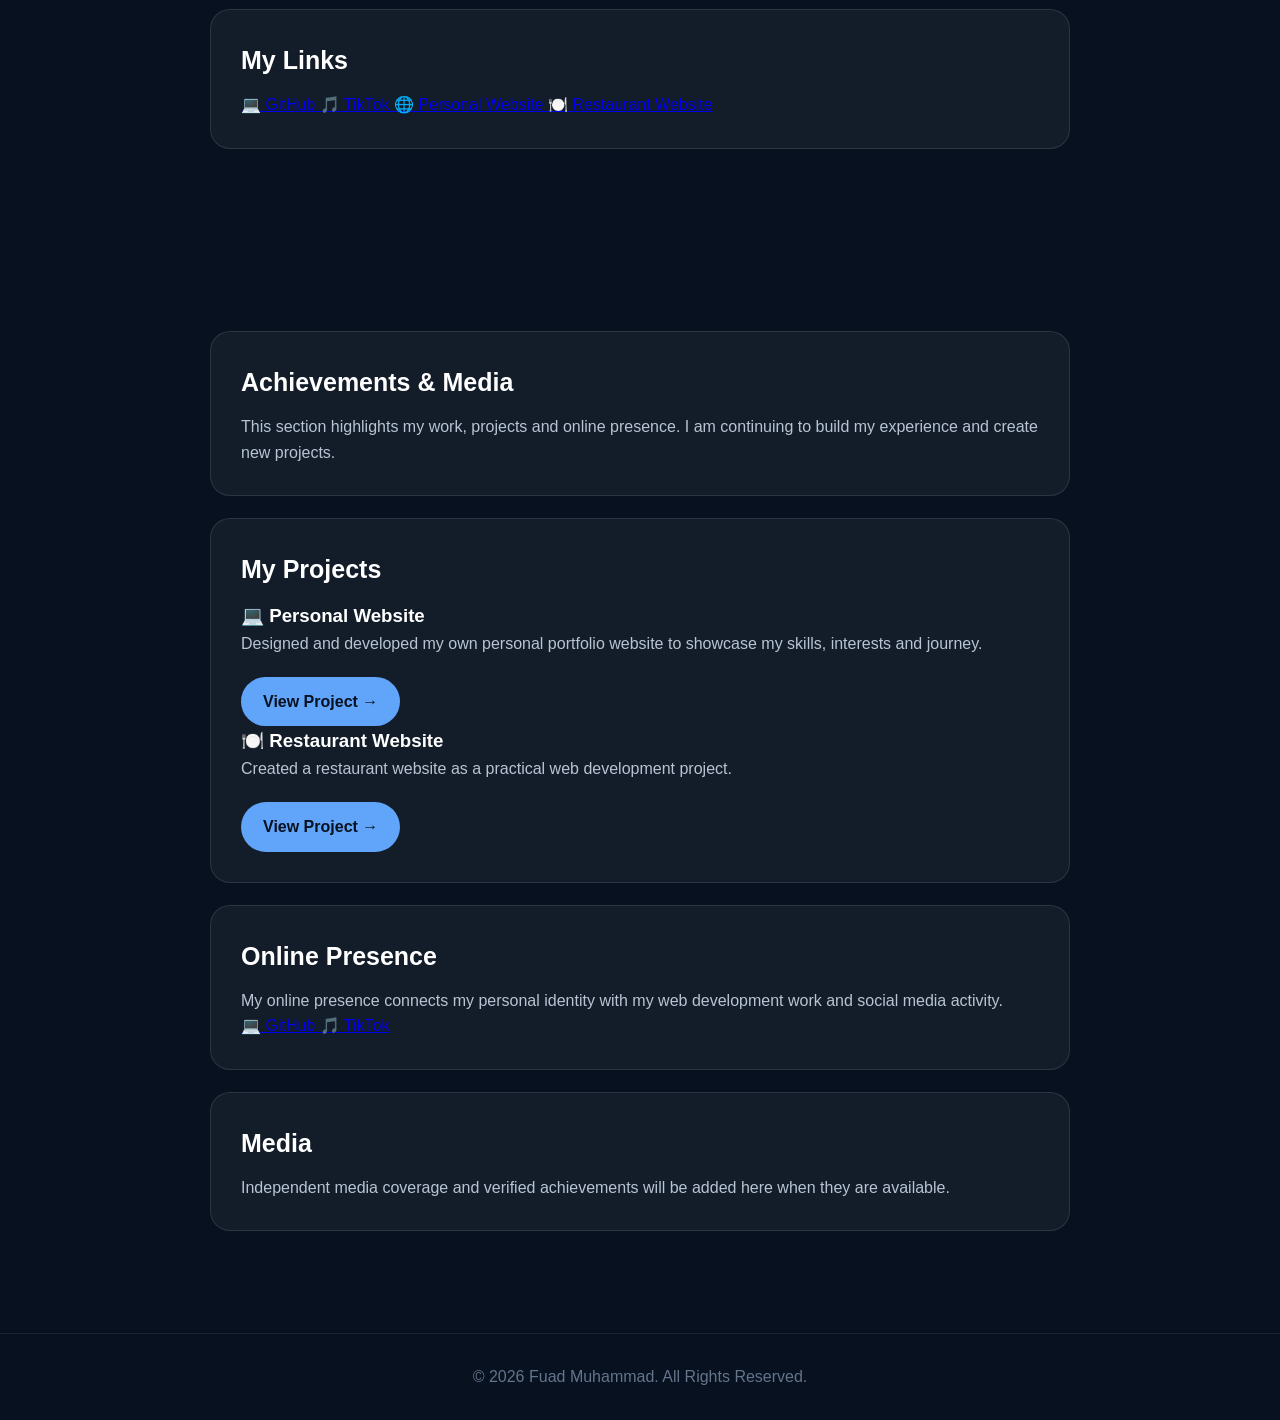
==== commit 880cd218: "Enhance portfolio with achievements and projects Added achievements, projects, online presence, and " ====
--- a/index.html
+++ b/index.html
@@ -147,7 +147,106 @@
     </div>
 
   </section>
-
+<!-- ACHIEVEMENTS & MEDIA -->
+
+<section class="page-section">
+
+  <div class="content-box">
+
+    <h2>Achievements & Media</h2>
+
+    <p>
+      This section highlights my work, projects and online presence.
+      I am continuing to build my experience and create new projects.
+    </p>
+
+  </div>
+
+
+  <div class="content-box">
+
+    <h2>My Projects</h2>
+
+    <div class="achievement-item">
+      <h3>💻 Personal Website</h3>
+      <p>
+        Designed and developed my own personal portfolio website
+        to showcase my skills, interests and journey.
+      </p>
+
+      <a
+        href="https://mohammadfuad013-lang.github.io/Personal-website-/"
+        target="_blank"
+        rel="noopener noreferrer"
+        class="project-button">
+        View Project →
+      </a>
+    </div>
+
+
+    <div class="achievement-item">
+      <h3>🍽️ Restaurant Website</h3>
+      <p>
+        Created a restaurant website as a practical web development
+        project.
+      </p>
+
+      <a
+        href="https://mohammadfuad013-lang.github.io/restaurant-website/"
+        target="_blank"
+        rel="noopener noreferrer"
+        class="project-button">
+        View Project →
+      </a>
+    </div>
+
+  </div>
+
+
+  <div class="content-box">
+
+    <h2>Online Presence</h2>
+
+    <p>
+      My online presence connects my personal identity with my
+      web development work and social media activity.
+    </p>
+
+    <div class="social-links">
+
+      <a
+        href="https://github.com/mohammadfuad01"
+        target="_blank"
+        rel="noopener noreferrer"
+        class="social-button">
+        💻 GitHub
+      </a>
+
+      <a
+        href="https://www.tiktok.com/@fuadmuhammad50"
+        target="_blank"
+        rel="noopener noreferrer"
+        class="social-button">
+        🎵 TikTok
+      </a>
+
+    </div>
+
+  </div>
+
+
+  <div class="content-box">
+
+    <h2>Media</h2>
+
+    <p>
+      Independent media coverage and verified achievements will be
+      added here when they are available.
+    </p>
+
+  </div>
+
+</section>
 
 </main>
 
